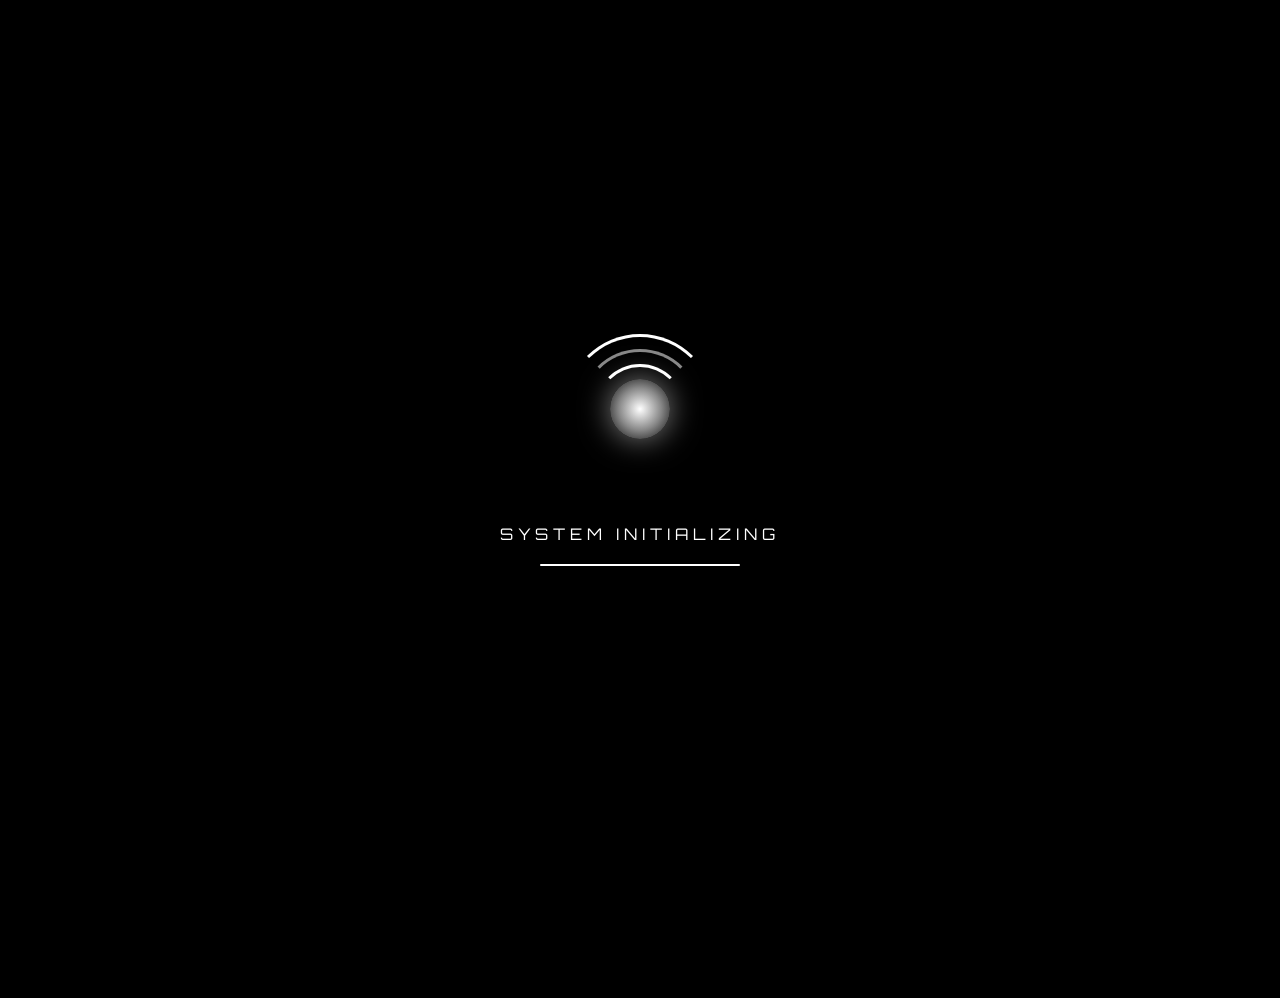
==== index.html @ 3bcfeb1d "Rename branda.html to index.html" ====
<!DOCTYPE html>
<html lang="id">
<head>
    <meta charset="UTF-8">
    <meta name="viewport" content="width=device-width, initial-scale=1.0">
    <meta name="theme-color" content="#000000">
    <meta name="description" content="Urban Motivator - Bangkit dari Keterbatasan, Menuju Kejayaan">
    <meta name="apple-mobile-web-app-capable" content="yes">
    <meta name="apple-mobile-web-app-status-bar-style" content="black-translucent">
    <meta name="apple-mobile-web-app-title" content="Urban Motivator">
    <link rel="manifest" href="manifest.json">
    <link rel="apple-touch-icon" href="icon-192.png">
    <title>Urban Motivator - Bangkit dari Keterbatasan</title>
    <style>
        @import url('https://fonts.googleapis.com/css2?family=Orbitron:wght@400;700;900&family=Poppins:wght@300;400;600;700&display=swap');
        
        * {
            margin: 0;
            padding: 0;
            box-sizing: border-box;
        }

        body {
            font-family: 'Poppins', sans-serif;
            background: #000000;
            min-height: 100vh;
        }

        /* Loading Screen */
        #loader {
            position: fixed;
            top: 0;
            left: 0;
            width: 100%;
            height: 100%;
            background: #000000;
            display: flex;
            flex-direction: column;
            justify-content: center;
            align-items: center;
            z-index: 9999;
            transition: opacity 0.8s ease, visibility 0.8s ease;
        }

        #loader.hidden {
            opacity: 0;
            visibility: hidden;
            pointer-events: none;
        }

        .cyber-loader {
            position: relative;
            width: 150px;
            height: 150px;
        }

        .cyber-ring {
            position: absolute;
            border: 3px solid transparent;
            border-top-color: #ffffff;
            border-radius: 50%;
            animation: cyberSpin 2s linear infinite;
        }

        .cyber-ring:nth-child(1) {
            width: 150px;
            height: 150px;
            top: 0;
            left: 0;
            animation-duration: 2s;
        }

        .cyber-ring:nth-child(2) {
            width: 120px;
            height: 120px;
            top: 15px;
            left: 15px;
            border-top-color: #888888;
            animation-duration: 1.5s;
            animation-direction: reverse;
        }

        .cyber-ring:nth-child(3) {
            width: 90px;
            height: 90px;
            top: 30px;
            left: 30px;
            border-top-color: #ffffff;
            animation-duration: 1s;
        }

        .cyber-core {
            position: absolute;
            width: 60px;
            height: 60px;
            top: 45px;
            left: 45px;
            background: radial-gradient(circle, #ffffff 0%, #888888 50%, #000000 100%);
            border-radius: 50%;
            animation: corePulse 1.5s ease-in-out infinite;
            box-shadow: 0 0 30px rgba(255, 255, 255, 0.5);
        }

        @keyframes cyberSpin {
            0% { transform: rotate(0deg); }
            100% { transform: rotate(360deg); }
        }

        @keyframes corePulse {
            0%, 100% { 
                transform: scale(1);
                box-shadow: 0 0 30px rgba(255, 255, 255, 0.5);
            }
            50% { 
                transform: scale(1.1);
                box-shadow: 0 0 50px rgba(255, 255, 255, 0.8), 0 0 80px rgba(255, 255, 255, 0.4);
            }
        }

        .loader-text {
            margin-top: 40px;
            color: #ffffff;
            font-family: 'Orbitron', sans-serif;
            font-size: 1rem;
            letter-spacing: 5px;
            text-transform: uppercase;
            animation: textFlicker 2s infinite;
        }

        @keyframes textFlicker {
            0%, 100% { opacity: 1; }
            50% { opacity: 0.5; }
        }

        .progress-container {
            width: 200px;
            height: 2px;
            background: #333333;
            margin-top: 20px;
            border-radius: 2px;
            overflow: hidden;
        }

        .progress-bar {
            height: 100%;
            background: #ffffff;
            width: 0%;
            animation: loadingProgress 2.5s ease-out forwards;
            box-shadow: 0 0 10px rgba(255, 255, 255, 0.8);
        }

        @keyframes loadingProgress {
            0% { width: 0%; }
            100% { width: 100%; }
        }

        /* Install Prompt */
        #install-prompt {
            display: none;
            position: fixed;
            bottom: 20px;
            left: 50%;
            transform: translateX(-50%);
            background: rgba(255, 255, 255, 0.1);
            backdrop-filter: blur(10px);
            border: 1px solid rgba(255, 255, 255, 0.2);
            border-radius: 15px;
            padding: 20px 30px;
            z-index: 1000;
            text-align: center;
            max-width: 90%;
            width: 400px;
        }

        #install-prompt.show {
            display: block;
            animation: slideUp 0.5s ease;
        }

        @keyframes slideUp {
            from { transform: translateX(-50%) translateY(100px); opacity: 0; }
            to { transform: translateX(-50%) translateY(0); opacity: 1; }
        }

        .install-text {
            color: #ffffff;
            font-size: 0.9rem;
            margin-bottom: 15px;
            line-height: 1.5;
        }

        .install-btn {
            background: #ffffff;
            color: #000000;
            border: none;
            padding: 12px 30px;
            border-radius: 8px;
            font-family: 'Orbitron', sans-serif;
            font-weight: 600;
            cursor: pointer;
            margin-right: 10px;
            transition: all 0.3s ease;
        }

        .install-btn:hover {
            transform: scale(1.05);
            box-shadow: 0 5px 20px rgba(255, 255, 255, 0.3);
        }

        .dismiss-btn {
            background: transparent;
            color: #888888;
            border: 1px solid #888888;
            padding: 12px 25px;
            border-radius: 8px;
            font-family: 'Orbitron', sans-serif;
            cursor: pointer;
            transition: all 0.3s ease;
        }

        .dismiss-btn:hover {
            border-color: #ffffff;
            color: #ffffff;
        }

        /* Main Content */
        #main-content {
            position: relative;
            width: 100%;
            min-height: 100vh;
            overflow-y: auto;
            overflow-x: hidden;
            display: flex;
            flex-direction: column;
            justify-content: flex-start;
            align-items: center;
            padding: 50px 20px;
        }

        .city-background {
            position: fixed;
            top: 0;
            left: 0;
            width: 100%;
            height: 100%;
            background: linear-gradient(to bottom, #000000 0%, #0a0a0a 50%, #000000 100%);
            z-index: -2;
        }

        .stars {
            position: fixed;
            top: 0;
            left: 0;
            width: 100%;
            height: 100%;
            background-image: 
                radial-gradient(2px 2px at 20px 30px, rgba(255,255,255,0.8), transparent),
                radial-gradient(2px 2px at 40px 70px, rgba(255,255,255,0.6), transparent),
                radial-gradient(1px 1px at 50px 160px, rgba(255,255,255,0.9), transparent),
                radial-gradient(2px 2px at 90px 40px, rgba(255,255,255,0.5), transparent),
                radial-gradient(1px 1px at 130px 80px, rgba(255,255,255,0.7), transparent),
                radial-gradient(2px 2px at 160px 120px, rgba(255,255,255,0.6), transparent);
            background-repeat: repeat;
            background-size: 200px 200px;
            animation: twinkle 4s ease-in-out infinite;
            z-index: -1;
        }

        @keyframes twinkle {
            0%, 100% { opacity: 0.3; }
            50% { opacity: 0.8; }
        }

        .city-silhouette {
            position: fixed;
            bottom: 0;
            left: 0;
            width: 100%;
            height: 50%;
            background: url('data:image/svg+xml,<svg xmlns="http://www.w3.org/2000/svg" viewBox="0 0 1200 400"><path fill="%23050505" d="M0,400 L0,200 L30,200 L30,150 L60,150 L60,250 L90,250 L90,100 L120,100 L120,50 L150,50 L150,180 L180,180 L180,120 L210,120 L210,280 L240,280 L240,80 L270,80 L270,40 L300,40 L300,220 L330,220 L330,140 L360,140 L360,190 L390,190 L390,260 L420,260 L420,110 L450,110 L450,60 L480,60 L480,200 L510,200 L510,150 L540,150 L540,240 L570,240 L570,90 L600,90 L600,70 L630,70 L630,210 L660,210 L660,160 L690,160 L690,270 L720,270 L720,130 L750,130 L750,80 L780,80 L780,230 L810,230 L810,180 L840,180 L840,290 L870,290 L870,170 L900,170 L900,120 L930,120 L930,250 L960,250 L960,200 L990,200 L990,300 L1020,300 L1020,140 L1050,140 L1050,100 L1080,100 L1080,240 L1110,240 L1110,190 L1140,190 L1140,280 L1170,280 L1170,160 L1200,160 L1200,400 Z"/></svg>') repeat-x bottom;
            background-size: 1200px 100%;
            z-index: -1;
            opacity: 0.95;
        }

        .city-lights {
            position: fixed;
            bottom: 0;
            left: 0;
            width: 100%;
            height: 50%;
            background: 
                radial-gradient(circle at 3% 85%, rgba(255,255,255,0.9) 0px, transparent 4px),
                radial-gradient(circle at 8% 75%, rgba(255,255,255,0.7) 0px, transparent 3px),
                radial-gradient(circle at 13% 90%, rgba(255,255,255,0.8) 0px, transparent 4px),
                radial-gradient(circle at 18% 80%, rgba(255,255,255,0.6) 0px, transparent 3px),
                radial-gradient(circle at 23% 88%, rgba(255,255,255,0.9) 0px, transparent 4px),
                radial-gradient(circle at 28% 78%, rgba(255,255,255,0.7) 0px, transparent 3px),
                radial-gradient(circle at 33% 92%, rgba(255,255,255,0.8) 0px, transparent 4px),
                radial-gradient(circle at 38% 82%, rgba(255,255,255,0.6) 0px, transparent 3px),
                radial-gradient(circle at 43% 87%, rgba(255,255,255,0.9) 0px, transparent 4px),
                radial-gradient(circle at 48% 77%, rgba(255,255,255,0.7) 0px, transparent 3px),
                radial-gradient(circle at 53% 91%, rgba(255,255,255,0.8) 0px, transparent 4px),
                radial-gradient(circle at 58% 81%, rgba(255,255,255,0.6) 0px, transparent 3px),
                radial-gradient(circle at 63% 86%, rgba(255,255,255,0.9) 0px, transparent 4px),
                radial-gradient(circle at 68% 76%, rgba(255,255,255,0.7) 0px, transparent 3px),
                radial-gradient(circle at 73% 90%, rgba(255,255,255,0.8) 0px, transparent 4px),
                radial-gradient(circle at 78% 80%, rgba(255,255,255,0.6) 0px, transparent 3px),
                radial-gradient(circle at 83% 85%, rgba(255,255,255,0.9) 0px, transparent 4px),
                radial-gradient(circle at 88% 75%, rgba(255,255,255,0.7) 0px, transparent 3px),
                radial-gradient(circle at 93% 89%, rgba(255,255,255,0.8) 0px, transparent 4px),
                radial-gradient(circle at 98% 79%, rgba(255,255,255,0.6) 0px, transparent 3px);
            z-index: -1;
            animation: lightsFlicker 2s ease-in-out infinite;
        }

        @keyframes lightsFlicker {
            0%, 100% { opacity: 0.5; }
            50% { opacity: 1; }
        }

        .container {
            text-align: center;
            z-index: 10;
            padding: 20px;
            max-width: 1200px;
            width: 100%;
        }

        .title {
            font-family: 'Orbitron', sans-serif;
            font-size: 3.5rem;
            font-weight: 900;
            color: #ffffff;
            margin-bottom: 15px;
            text-transform: uppercase;
            letter-spacing: 8px;
            animation: titleGlow 3s ease-in-out infinite;
            text-shadow: 0 0 20px rgba(255,255,255,0.3);
        }

        @keyframes titleGlow {
            0%, 100% { text-shadow: 0 0 20px rgba(255,255,255,0.3), 0 0 40px rgba(255,255,255,0.1); }
            50% { text-shadow: 0 0 40px rgba(255,255,255,0.6), 0 0 80px rgba(255,255,255,0.3), 0 0 120px rgba(255,255,255,0.1); }
        }

        .subtitle {
            color: #666666;
            font-size: 1.2rem;
            margin-bottom: 60px;
            letter-spacing: 3px;
            text-transform: uppercase;
        }

        .quote-box {
            background: rgba(255, 255, 255, 0.02);
            backdrop-filter: blur(10px);
            border: 1px solid rgba(255, 255, 255, 0.15);
            border-radius: 20px;
            padding: 40px 50px;
            margin-bottom: 60px;
            max-width: 800px;
            margin-left: auto;
            margin-right: auto;
            position: relative;
            overflow: hidden;
        }

        .quote-box::before {
            content: '"';
            position: absolute;
            top: -10px;
            left: 20px;
            font-size: 120px;
            color: rgba(255, 255, 255, 0.08);
            font-family: serif;
            line-height: 1;
        }

        .quote-text {
            font-size: 1.6rem;
            color: #ffffff;
            line-height: 1.9;
            font-weight: 300;
            position: relative;
            z-index: 1;
            letter-spacing: 0.5px;
        }

        .quote-author {
            margin-top: 25px;
            color: #888888;
            font-size: 1.1rem;
            font-style: italic;
            letter-spacing: 2px;
        }

        .buttons-grid {
            display: grid;
            grid-template-columns: repeat(4, 1fr);
            gap: 25px;
            max-width: 900px;
            margin: 0 auto 50px auto;
        }

        .buttons-grid a {
            display: flex;
            align-items: center;
            justify-content: center;
            padding: 30px 25px;
            background: #000000;
            border: 2px solid #ffffff;
            border-radius: 12px;
            color: #ffffff;
            text-decoration: none;
            font-family: 'Orbitron', sans-serif;
            font-size: 1rem;
            font-weight: 600;
            letter-spacing: 2px;
            transition: all 0.4s cubic-bezier(0.4, 0, 0.2, 1);
            min-height: 100px;
            text-align: center;
            box-shadow: 0 4px 20px rgba(0, 0, 0, 0.8);
            text-transform: uppercase;
            position: relative;
            overflow: hidden;
        }

        .buttons-grid a::before {
            content: '';
            position: absolute;
            top: 0;
            left: -100%;
            width: 100%;
            height: 100%;
            background: linear-gradient(90deg, transparent, rgba(255,255,255,0.2), transparent);
            transition: left 0.5s ease;
        }

        .buttons-grid a:hover::before {
            left: 100%;
        }

        .buttons-grid a:hover {
            background: #ffffff;
            color: #000000;
            transform: translateY(-5px) scale(1.02);
            box-shadow: 0 15px 40px rgba(255, 255, 255, 0.25), 0 0 60px rgba(255, 255, 255, 0.1);
            border-color: #ffffff;
        }

        @media (max-width: 968px) {
            .buttons-grid {
                grid-template-columns: repeat(2, 1fr);
            }
            .title {
                font-size: 2.5rem;
                letter-spacing: 4px;
            }
            .quote-text {
                font-size: 1.3rem;
            }
        }

        @media (max-width: 480px) {
            .buttons-grid {
                grid-template-columns: 1fr;
            }
            .title {
                font-size: 1.8rem;
                letter-spacing: 2px;
            }
            .quote-box {
                padding: 30px 25px;
            }
            #install-prompt {
                width: 95%;
                padding: 15px 20px;
            }
        }

        .particle {
            position: fixed;
            width: 3px;
            height: 3px;
            background: rgba(255, 255, 255, 0.5);
            border-radius: 50%;
            animation: float 15s infinite linear;
            z-index: -1;
        }

        @keyframes float {
            0% { transform: translateY(100vh) translateX(0); opacity: 0; }
            10% { opacity: 0.7; }
            90% { opacity: 0.7; }
            100% { transform: translateY(-100vh) translateX(50px); opacity: 0; }
        }

        ::-webkit-scrollbar {
            width: 8px;
        }

        ::-webkit-scrollbar-track {
            background: #000000;
        }

        ::-webkit-scrollbar-thumb {
            background: #333333;
            border-radius: 4px;
        }

        ::-webkit-scrollbar-thumb:hover {
            background: #555555;
        }
    </style>
</head>
<body>
    <!-- Loading Screen -->
    <div id="loader">
        <div class="cyber-loader">
            <div class="cyber-ring"></div>
            <div class="cyber-ring"></div>
            <div class="cyber-ring"></div>
            <div class="cyber-core"></div>
        </div>
        <div class="loader-text">SYSTEM INITIALIZING</div>
        <div class="progress-container">
            <div class="progress-bar"></div>
        </div>
    </div>

    <!-- Install Prompt -->
    <div id="install-prompt">
        <p class="install-text">Install Urban Motivator ke Home Screen untuk akses cepat!</p>
        <button class="install-btn" id="install-btn">INSTALL</button>
        <button class="dismiss-btn" id="dismiss-btn">NANTI</button>
    </div>

    <!-- Main Content -->
    <div id="main-content">
        <div class="city-background"></div>
        <div class="stars"></div>
        <div class="city-silhouette"></div>
        <div class="city-lights"></div>
        
        <div class="particle" style="left: 5%; animation-delay: 0s;"></div>
        <div class="particle" style="left: 15%; animation-delay: 3s;"></div>
        <div class="particle" style="left: 25%; animation-delay: 6s;"></div>
        <div class="particle" style="left: 35%; animation-delay: 9s;"></div>
        <div class="particle" style="left: 45%; animation-delay: 12s;"></div>
        <div class="particle" style="left: 55%; animation-delay: 1s;"></div>
        <div class="particle" style="left: 65%; animation-delay: 4s;"></div>
        <div class="particle" style="left: 75%; animation-delay: 7s;"></div>
        <div class="particle" style="left: 85%; animation-delay: 10s;"></div>
        <div class="particle" style="left: 95%; animation-delay: 13s;"></div>

        <div class="container">
            <h1 class="title">URBAN MOTIVATOR</h1>
            <p class="subtitle">Bangkit dari Keterbatasan, Menuju Kejayaan</p>
            
            <div class="quote-box">
                <p class="quote-text">
                    Kondisimu sekarang bukan penentu masa depanmu. Miskin, jelek, atau hancur hanyalah label sementara. Yang terpenting adalah tekadmu untuk bangkit. Setiap malam yang gelap akan berakhir dengan fajar. Ingat: berlian terbentuk dari tekanan, dan baja ditempa dari api. Kamu lebih kuat dari yang kamu kira.
                </p>
                <p class="quote-author">— Untuk Dirimu yang Luar Biasa</p>
            </div>

            <div class="buttons-grid">
                <a href="son.html">son.html</a>
                <a href="vision.html">vision.html</a>
                <a href="goals.html">goals.html</a>
                <a href="success.html">success.html</a>
            </div>
        </div>
    </div>

    <script>
        // Loading animation
        window.addEventListener('load', function() {
            setTimeout(function() {
                document.getElementById('loader').classList.add('hidden');
            }, 2800);
        });

        // PWA Install Prompt
        let deferredPrompt;
        const installPrompt = document.getElementById('install-prompt');
        const installBtn = document.getElementById('install-btn');
        const dismissBtn = document.getElementById('dismiss-btn');

        window.addEventListener('beforeinstallprompt', (e) => {
            e.preventDefault();
            deferredPrompt = e;
            setTimeout(() => {
                installPrompt.classList.add('show');
            }, 3000);
        });

        installBtn.addEventListener('click', async () => {
            if (deferredPrompt) {
                deferredPrompt.prompt();
                const { outcome } = await deferredPrompt.userChoice;
                if (outcome === 'accepted') {
                    installPrompt.classList.remove('show');
                }
                deferredPrompt = null;
            }
        });

        dismissBtn.addEventListener('click', () => {
            installPrompt.classList.remove('show');
        });

        // Register Service Worker
        if ('serviceWorker' in navigator) {
            navigator.serviceWorker.register('sw.js').then((registration) => {
                console.log('Service Worker registered:', registration);
            }).catch((error) => {
                console.log('Service Worker registration failed:', error);
            });
        }

        // Quotes rotation
        const quotes = [
            {
                text: "Kondisimu sekarang bukan penentu masa depanmu. Miskin, jelek, atau hancur hanyalah label sementara. Yang terpenting adalah tekadmu untuk bangkit.",
                author: "— Untuk Dirimu yang Luar Biasa"
            },
            {
                text: "Overcoming poverty is not a task of charity, it is an act of justice. Like Slavery and Apartheid, poverty is not natural. It is man-made and it can be overcome.",
                author: "— Nelson Mandela"
            },
            {
                text: "Pain teaches you more than pleasure. Failure teaches you more than success. Poverty teaches you more than prosperity. Adversity teaches you more than comfort.",
                author: "— Matshona Dhliwayo"
            },
            {
                text: "The opposite of poverty is not wealth; the opposite of poverty is justice. You have the power to rewrite your story.",
                author: "— Bryan Stevenson"
            },
            {
                text: "Jangan biarkan keadaanmu sekarang mendefinisikan siapa kamu. Kamu adalah mimpi yang sedang menunggu untuk diwujudkan.",
                author: "— Urban Motivator"
            }
        ];

        let currentQuote = 0;
        const quoteText = document.querySelector('.quote-text');
        const quoteAuthor = document.querySelector('.quote-author');

        setInterval(() => {
            currentQuote = (currentQuote + 1) % quotes.length;
            quoteText.style.opacity = '0';
            quoteAuthor.style.opacity = '0';
            
            setTimeout(() => {
                quoteText.textContent = quotes[currentQuote].text;
                quoteAuthor.textContent = quotes[currentQuote].author;
                quoteText.style.opacity = '1';
                quoteAuthor.style.opacity = '1';
            }, 500);
        }, 8000);

        quoteText.style.transition = 'opacity 0.5s ease';
        quoteAuthor.style.transition = 'opacity 0.5s ease';
    </script>
</body>
</html>
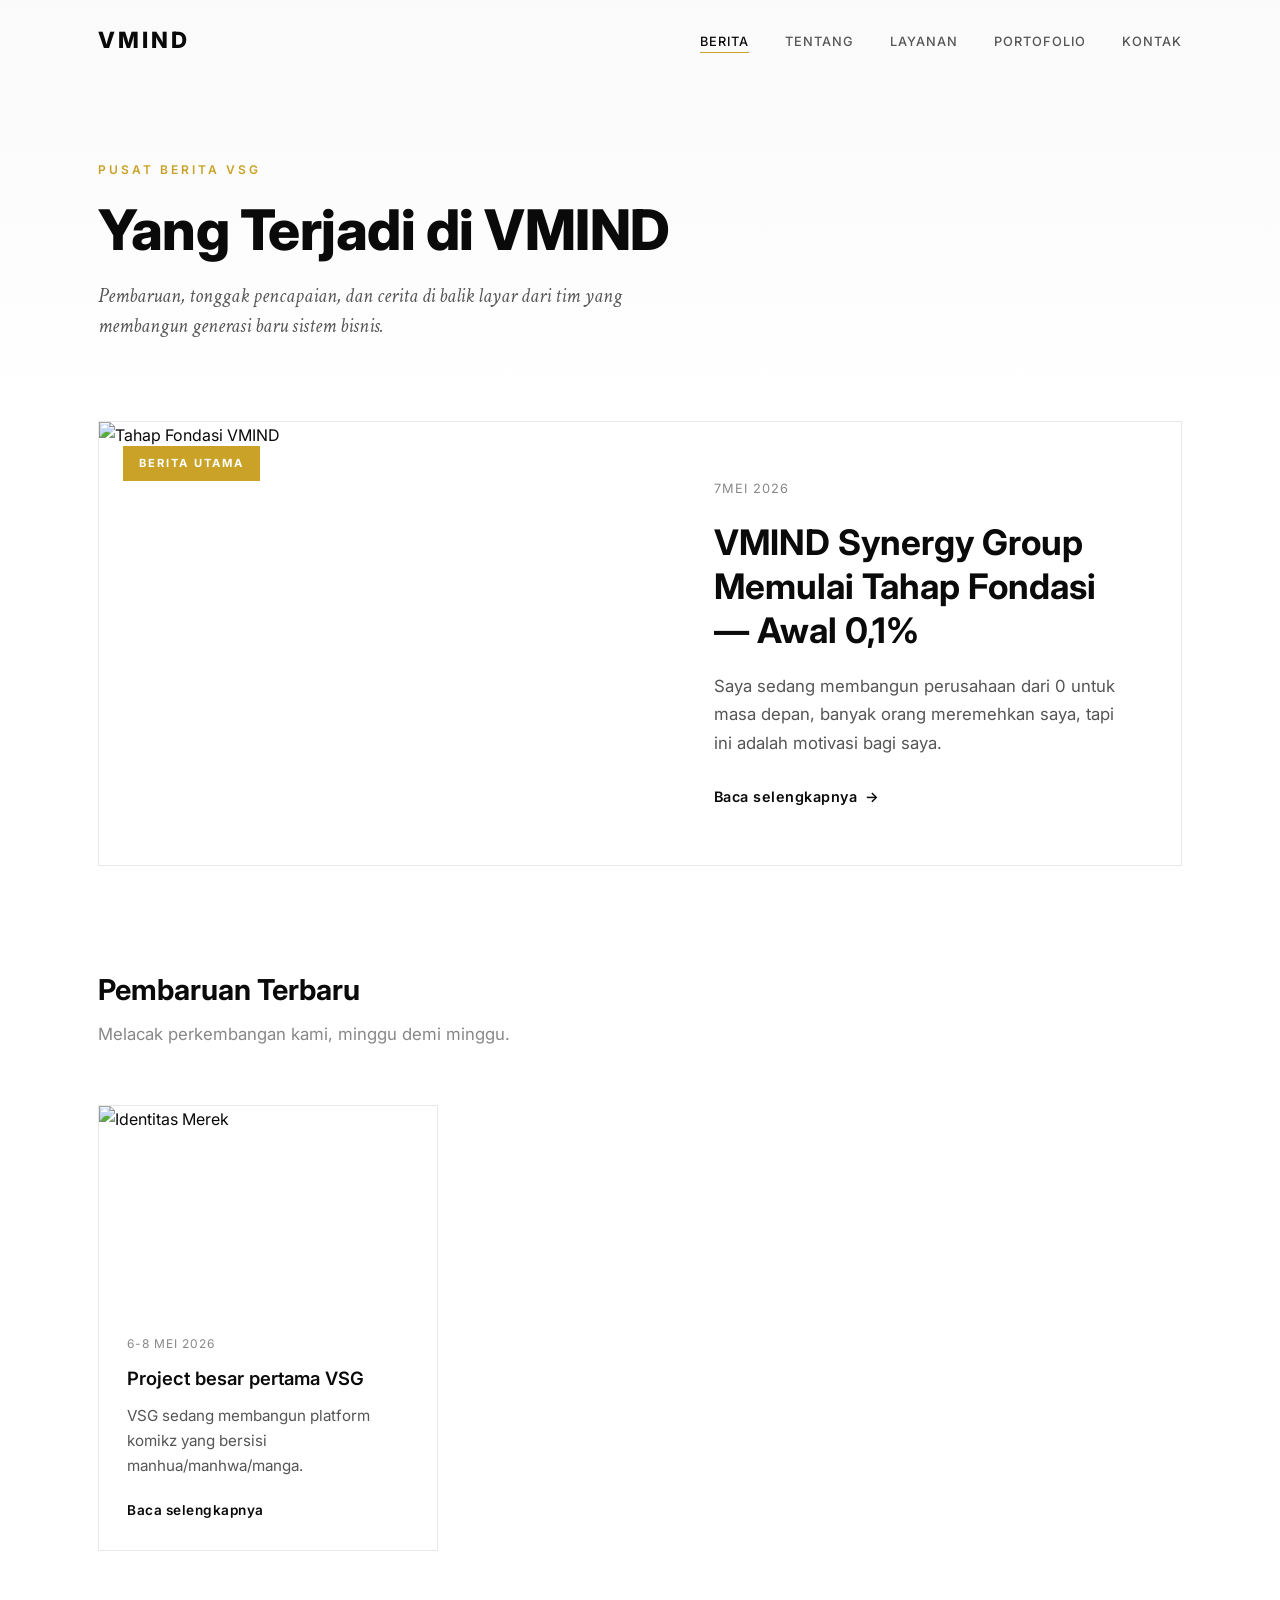
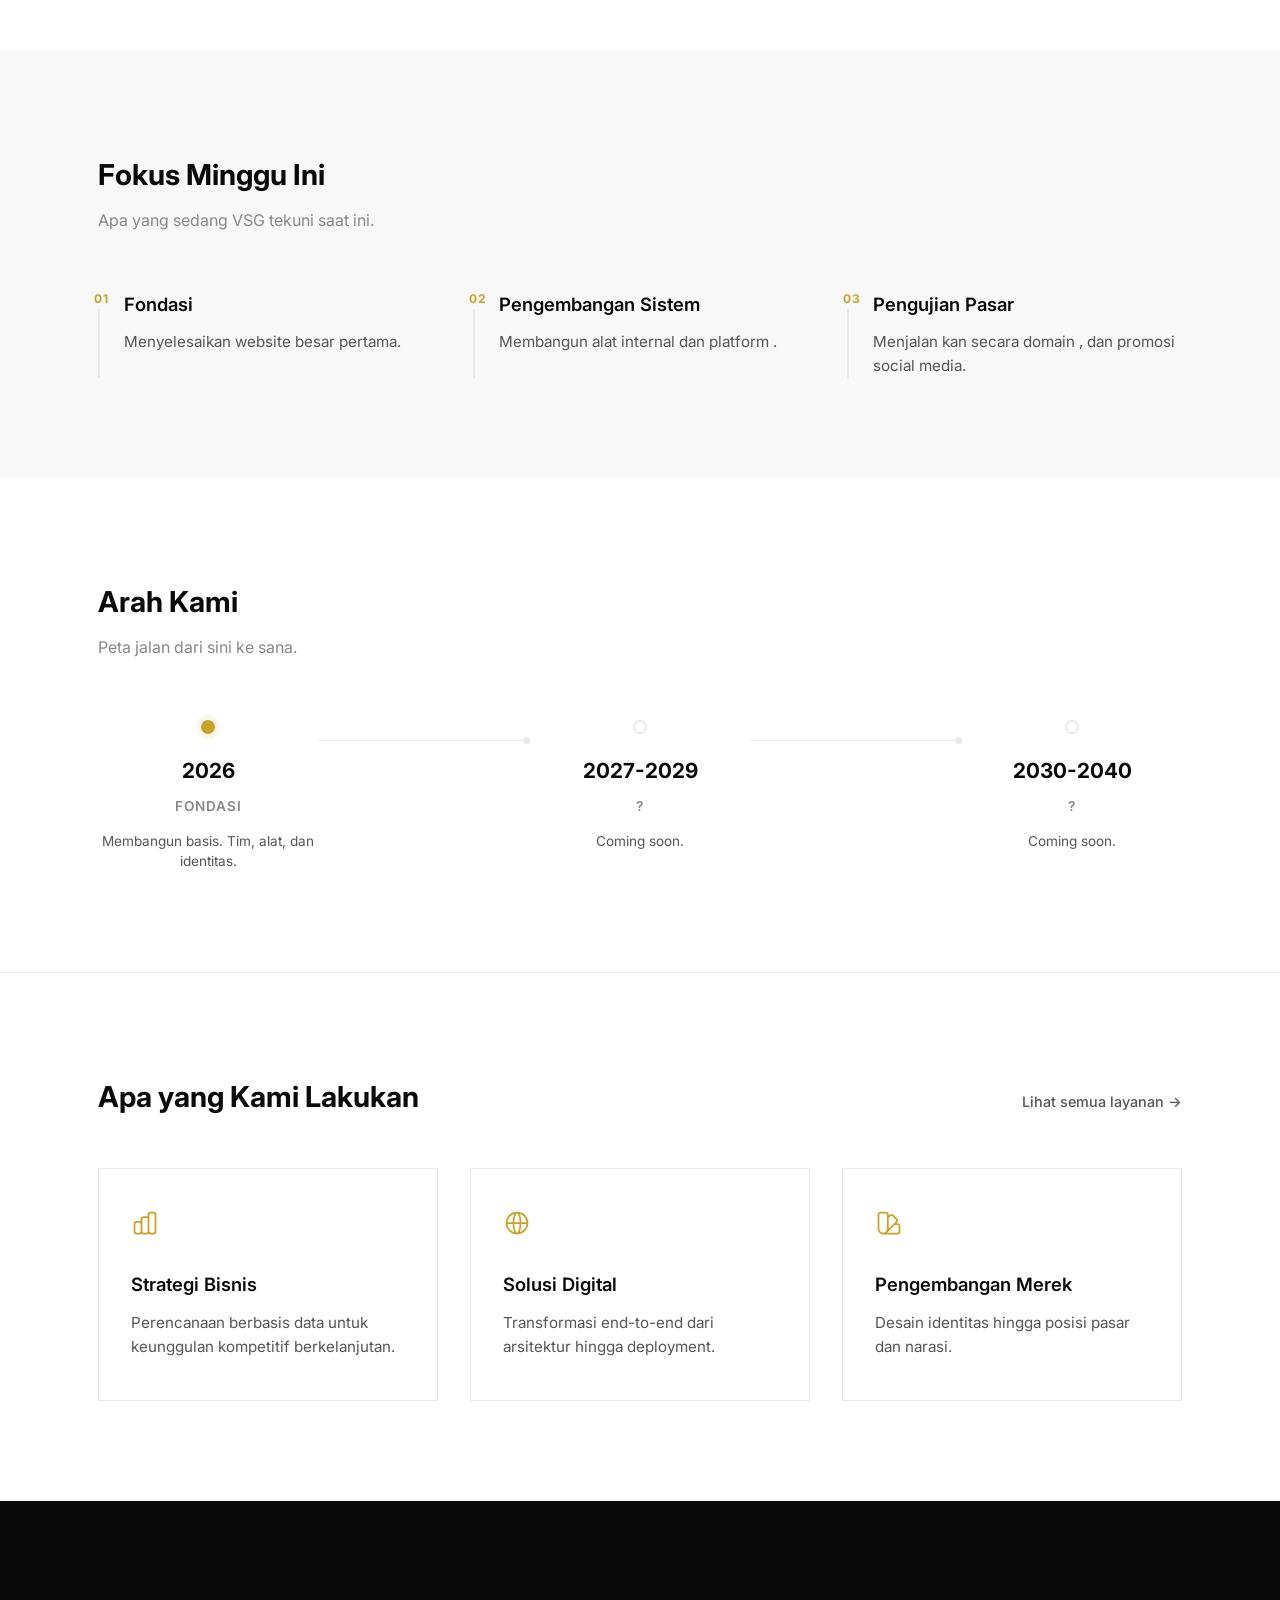
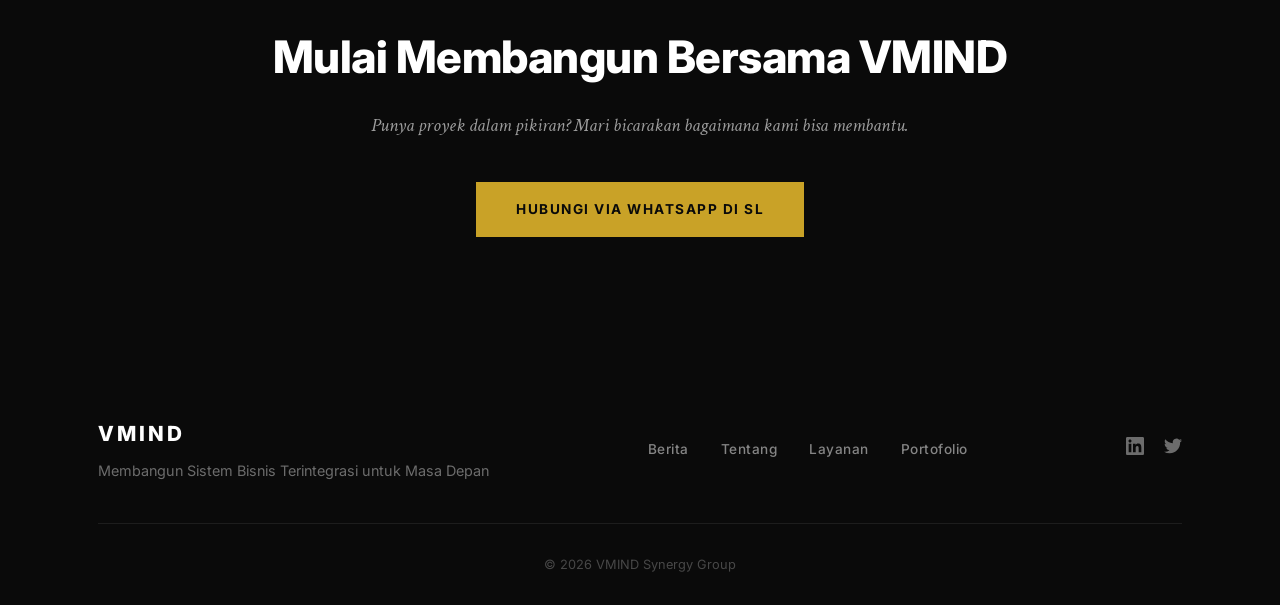
==== commit a63b0cee: "Add files via upload" ====
--- a/index.html
+++ b/index.html
@@ -3,666 +3,238 @@
 <head>
     <meta charset="UTF-8">
     <meta name="viewport" content="width=device-width, initial-scale=1.0">
-    <meta name="theme-color" content="#000000">
-    <meta name="description" content="Urban Motivator - Bangkit dari Keterbatasan, Menuju Kejayaan">
-    <meta name="apple-mobile-web-app-capable" content="yes">
-    <meta name="apple-mobile-web-app-status-bar-style" content="black-translucent">
-    <meta name="apple-mobile-web-app-title" content="Urban Motivator">
-    <link rel="manifest" href="manifest.json">
-    <link rel="apple-touch-icon" href="icon-192.png">
-    <title>Urban Motivator - Bangkit dari Keterbatasan</title>
-    <style>
-        @import url('https://fonts.googleapis.com/css2?family=Orbitron:wght@400;700;900&family=Poppins:wght@300;400;600;700&display=swap');
-        
-        * {
-            margin: 0;
-            padding: 0;
-            box-sizing: border-box;
-        }
-
-        body {
-            font-family: 'Poppins', sans-serif;
-            background: #000000;
-            min-height: 100vh;
-        }
-
-        /* Loading Screen */
-        #loader {
-            position: fixed;
-            top: 0;
-            left: 0;
-            width: 100%;
-            height: 100%;
-            background: #000000;
-            display: flex;
-            flex-direction: column;
-            justify-content: center;
-            align-items: center;
-            z-index: 9999;
-            transition: opacity 0.8s ease, visibility 0.8s ease;
-        }
-
-        #loader.hidden {
-            opacity: 0;
-            visibility: hidden;
-            pointer-events: none;
-        }
-
-        .cyber-loader {
-            position: relative;
-            width: 150px;
-            height: 150px;
-        }
-
-        .cyber-ring {
-            position: absolute;
-            border: 3px solid transparent;
-            border-top-color: #ffffff;
-            border-radius: 50%;
-            animation: cyberSpin 2s linear infinite;
-        }
-
-        .cyber-ring:nth-child(1) {
-            width: 150px;
-            height: 150px;
-            top: 0;
-            left: 0;
-            animation-duration: 2s;
-        }
-
-        .cyber-ring:nth-child(2) {
-            width: 120px;
-            height: 120px;
-            top: 15px;
-            left: 15px;
-            border-top-color: #888888;
-            animation-duration: 1.5s;
-            animation-direction: reverse;
-        }
-
-        .cyber-ring:nth-child(3) {
-            width: 90px;
-            height: 90px;
-            top: 30px;
-            left: 30px;
-            border-top-color: #ffffff;
-            animation-duration: 1s;
-        }
-
-        .cyber-core {
-            position: absolute;
-            width: 60px;
-            height: 60px;
-            top: 45px;
-            left: 45px;
-            background: radial-gradient(circle, #ffffff 0%, #888888 50%, #000000 100%);
-            border-radius: 50%;
-            animation: corePulse 1.5s ease-in-out infinite;
-            box-shadow: 0 0 30px rgba(255, 255, 255, 0.5);
-        }
-
-        @keyframes cyberSpin {
-            0% { transform: rotate(0deg); }
-            100% { transform: rotate(360deg); }
-        }
-
-        @keyframes corePulse {
-            0%, 100% { 
-                transform: scale(1);
-                box-shadow: 0 0 30px rgba(255, 255, 255, 0.5);
-            }
-            50% { 
-                transform: scale(1.1);
-                box-shadow: 0 0 50px rgba(255, 255, 255, 0.8), 0 0 80px rgba(255, 255, 255, 0.4);
-            }
-        }
-
-        .loader-text {
-            margin-top: 40px;
-            color: #ffffff;
-            font-family: 'Orbitron', sans-serif;
-            font-size: 1rem;
-            letter-spacing: 5px;
-            text-transform: uppercase;
-            animation: textFlicker 2s infinite;
-        }
-
-        @keyframes textFlicker {
-            0%, 100% { opacity: 1; }
-            50% { opacity: 0.5; }
-        }
-
-        .progress-container {
-            width: 200px;
-            height: 2px;
-            background: #333333;
-            margin-top: 20px;
-            border-radius: 2px;
-            overflow: hidden;
-        }
-
-        .progress-bar {
-            height: 100%;
-            background: #ffffff;
-            width: 0%;
-            animation: loadingProgress 2.5s ease-out forwards;
-            box-shadow: 0 0 10px rgba(255, 255, 255, 0.8);
-        }
-
-        @keyframes loadingProgress {
-            0% { width: 0%; }
-            100% { width: 100%; }
-        }
-
-        /* Install Prompt */
-        #install-prompt {
-            display: none;
-            position: fixed;
-            bottom: 20px;
-            left: 50%;
-            transform: translateX(-50%);
-            background: rgba(255, 255, 255, 0.1);
-            backdrop-filter: blur(10px);
-            border: 1px solid rgba(255, 255, 255, 0.2);
-            border-radius: 15px;
-            padding: 20px 30px;
-            z-index: 1000;
-            text-align: center;
-            max-width: 90%;
-            width: 400px;
-        }
-
-        #install-prompt.show {
-            display: block;
-            animation: slideUp 0.5s ease;
-        }
-
-        @keyframes slideUp {
-            from { transform: translateX(-50%) translateY(100px); opacity: 0; }
-            to { transform: translateX(-50%) translateY(0); opacity: 1; }
-        }
-
-        .install-text {
-            color: #ffffff;
-            font-size: 0.9rem;
-            margin-bottom: 15px;
-            line-height: 1.5;
-        }
-
-        .install-btn {
-            background: #ffffff;
-            color: #000000;
-            border: none;
-            padding: 12px 30px;
-            border-radius: 8px;
-            font-family: 'Orbitron', sans-serif;
-            font-weight: 600;
-            cursor: pointer;
-            margin-right: 10px;
-            transition: all 0.3s ease;
-        }
-
-        .install-btn:hover {
-            transform: scale(1.05);
-            box-shadow: 0 5px 20px rgba(255, 255, 255, 0.3);
-        }
-
-        .dismiss-btn {
-            background: transparent;
-            color: #888888;
-            border: 1px solid #888888;
-            padding: 12px 25px;
-            border-radius: 8px;
-            font-family: 'Orbitron', sans-serif;
-            cursor: pointer;
-            transition: all 0.3s ease;
-        }
-
-        .dismiss-btn:hover {
-            border-color: #ffffff;
-            color: #ffffff;
-        }
-
-        /* Main Content */
-        #main-content {
-            position: relative;
-            width: 100%;
-            min-height: 100vh;
-            overflow-y: auto;
-            overflow-x: hidden;
-            display: flex;
-            flex-direction: column;
-            justify-content: flex-start;
-            align-items: center;
-            padding: 50px 20px;
-        }
-
-        .city-background {
-            position: fixed;
-            top: 0;
-            left: 0;
-            width: 100%;
-            height: 100%;
-            background: linear-gradient(to bottom, #000000 0%, #0a0a0a 50%, #000000 100%);
-            z-index: -2;
-        }
-
-        .stars {
-            position: fixed;
-            top: 0;
-            left: 0;
-            width: 100%;
-            height: 100%;
-            background-image: 
-                radial-gradient(2px 2px at 20px 30px, rgba(255,255,255,0.8), transparent),
-                radial-gradient(2px 2px at 40px 70px, rgba(255,255,255,0.6), transparent),
-                radial-gradient(1px 1px at 50px 160px, rgba(255,255,255,0.9), transparent),
-                radial-gradient(2px 2px at 90px 40px, rgba(255,255,255,0.5), transparent),
-                radial-gradient(1px 1px at 130px 80px, rgba(255,255,255,0.7), transparent),
-                radial-gradient(2px 2px at 160px 120px, rgba(255,255,255,0.6), transparent);
-            background-repeat: repeat;
-            background-size: 200px 200px;
-            animation: twinkle 4s ease-in-out infinite;
-            z-index: -1;
-        }
-
-        @keyframes twinkle {
-            0%, 100% { opacity: 0.3; }
-            50% { opacity: 0.8; }
-        }
-
-        .city-silhouette {
-            position: fixed;
-            bottom: 0;
-            left: 0;
-            width: 100%;
-            height: 50%;
-            background: url('data:image/svg+xml,<svg xmlns="http://www.w3.org/2000/svg" viewBox="0 0 1200 400"><path fill="%23050505" d="M0,400 L0,200 L30,200 L30,150 L60,150 L60,250 L90,250 L90,100 L120,100 L120,50 L150,50 L150,180 L180,180 L180,120 L210,120 L210,280 L240,280 L240,80 L270,80 L270,40 L300,40 L300,220 L330,220 L330,140 L360,140 L360,190 L390,190 L390,260 L420,260 L420,110 L450,110 L450,60 L480,60 L480,200 L510,200 L510,150 L540,150 L540,240 L570,240 L570,90 L600,90 L600,70 L630,70 L630,210 L660,210 L660,160 L690,160 L690,270 L720,270 L720,130 L750,130 L750,80 L780,80 L780,230 L810,230 L810,180 L840,180 L840,290 L870,290 L870,170 L900,170 L900,120 L930,120 L930,250 L960,250 L960,200 L990,200 L990,300 L1020,300 L1020,140 L1050,140 L1050,100 L1080,100 L1080,240 L1110,240 L1110,190 L1140,190 L1140,280 L1170,280 L1170,160 L1200,160 L1200,400 Z"/></svg>') repeat-x bottom;
-            background-size: 1200px 100%;
-            z-index: -1;
-            opacity: 0.95;
-        }
-
-        .city-lights {
-            position: fixed;
-            bottom: 0;
-            left: 0;
-            width: 100%;
-            height: 50%;
-            background: 
-                radial-gradient(circle at 3% 85%, rgba(255,255,255,0.9) 0px, transparent 4px),
-                radial-gradient(circle at 8% 75%, rgba(255,255,255,0.7) 0px, transparent 3px),
-                radial-gradient(circle at 13% 90%, rgba(255,255,255,0.8) 0px, transparent 4px),
-                radial-gradient(circle at 18% 80%, rgba(255,255,255,0.6) 0px, transparent 3px),
-                radial-gradient(circle at 23% 88%, rgba(255,255,255,0.9) 0px, transparent 4px),
-                radial-gradient(circle at 28% 78%, rgba(255,255,255,0.7) 0px, transparent 3px),
-                radial-gradient(circle at 33% 92%, rgba(255,255,255,0.8) 0px, transparent 4px),
-                radial-gradient(circle at 38% 82%, rgba(255,255,255,0.6) 0px, transparent 3px),
-                radial-gradient(circle at 43% 87%, rgba(255,255,255,0.9) 0px, transparent 4px),
-                radial-gradient(circle at 48% 77%, rgba(255,255,255,0.7) 0px, transparent 3px),
-                radial-gradient(circle at 53% 91%, rgba(255,255,255,0.8) 0px, transparent 4px),
-                radial-gradient(circle at 58% 81%, rgba(255,255,255,0.6) 0px, transparent 3px),
-                radial-gradient(circle at 63% 86%, rgba(255,255,255,0.9) 0px, transparent 4px),
-                radial-gradient(circle at 68% 76%, rgba(255,255,255,0.7) 0px, transparent 3px),
-                radial-gradient(circle at 73% 90%, rgba(255,255,255,0.8) 0px, transparent 4px),
-                radial-gradient(circle at 78% 80%, rgba(255,255,255,0.6) 0px, transparent 3px),
-                radial-gradient(circle at 83% 85%, rgba(255,255,255,0.9) 0px, transparent 4px),
-                radial-gradient(circle at 88% 75%, rgba(255,255,255,0.7) 0px, transparent 3px),
-                radial-gradient(circle at 93% 89%, rgba(255,255,255,0.8) 0px, transparent 4px),
-                radial-gradient(circle at 98% 79%, rgba(255,255,255,0.6) 0px, transparent 3px);
-            z-index: -1;
-            animation: lightsFlicker 2s ease-in-out infinite;
-        }
-
-        @keyframes lightsFlicker {
-            0%, 100% { opacity: 0.5; }
-            50% { opacity: 1; }
-        }
-
-        .container {
-            text-align: center;
-            z-index: 10;
-            padding: 20px;
-            max-width: 1200px;
-            width: 100%;
-        }
-
-        .title {
-            font-family: 'Orbitron', sans-serif;
-            font-size: 3.5rem;
-            font-weight: 900;
-            color: #ffffff;
-            margin-bottom: 15px;
-            text-transform: uppercase;
-            letter-spacing: 8px;
-            animation: titleGlow 3s ease-in-out infinite;
-            text-shadow: 0 0 20px rgba(255,255,255,0.3);
-        }
-
-        @keyframes titleGlow {
-            0%, 100% { text-shadow: 0 0 20px rgba(255,255,255,0.3), 0 0 40px rgba(255,255,255,0.1); }
-            50% { text-shadow: 0 0 40px rgba(255,255,255,0.6), 0 0 80px rgba(255,255,255,0.3), 0 0 120px rgba(255,255,255,0.1); }
-        }
-
-        .subtitle {
-            color: #666666;
-            font-size: 1.2rem;
-            margin-bottom: 60px;
-            letter-spacing: 3px;
-            text-transform: uppercase;
-        }
-
-        .quote-box {
-            background: rgba(255, 255, 255, 0.02);
-            backdrop-filter: blur(10px);
-            border: 1px solid rgba(255, 255, 255, 0.15);
-            border-radius: 20px;
-            padding: 40px 50px;
-            margin-bottom: 60px;
-            max-width: 800px;
-            margin-left: auto;
-            margin-right: auto;
-            position: relative;
-            overflow: hidden;
-        }
-
-        .quote-box::before {
-            content: '"';
-            position: absolute;
-            top: -10px;
-            left: 20px;
-            font-size: 120px;
-            color: rgba(255, 255, 255, 0.08);
-            font-family: serif;
-            line-height: 1;
-        }
-
-        .quote-text {
-            font-size: 1.6rem;
-            color: #ffffff;
-            line-height: 1.9;
-            font-weight: 300;
-            position: relative;
-            z-index: 1;
-            letter-spacing: 0.5px;
-        }
-
-        .quote-author {
-            margin-top: 25px;
-            color: #888888;
-            font-size: 1.1rem;
-            font-style: italic;
-            letter-spacing: 2px;
-        }
-
-        .buttons-grid {
-            display: grid;
-            grid-template-columns: repeat(4, 1fr);
-            gap: 25px;
-            max-width: 900px;
-            margin: 0 auto 50px auto;
-        }
-
-        .buttons-grid a {
-            display: flex;
-            align-items: center;
-            justify-content: center;
-            padding: 30px 25px;
-            background: #000000;
-            border: 2px solid #ffffff;
-            border-radius: 12px;
-            color: #ffffff;
-            text-decoration: none;
-            font-family: 'Orbitron', sans-serif;
-            font-size: 1rem;
-            font-weight: 600;
-            letter-spacing: 2px;
-            transition: all 0.4s cubic-bezier(0.4, 0, 0.2, 1);
-            min-height: 100px;
-            text-align: center;
-            box-shadow: 0 4px 20px rgba(0, 0, 0, 0.8);
-            text-transform: uppercase;
-            position: relative;
-            overflow: hidden;
-        }
-
-        .buttons-grid a::before {
-            content: '';
-            position: absolute;
-            top: 0;
-            left: -100%;
-            width: 100%;
-            height: 100%;
-            background: linear-gradient(90deg, transparent, rgba(255,255,255,0.2), transparent);
-            transition: left 0.5s ease;
-        }
-
-        .buttons-grid a:hover::before {
-            left: 100%;
-        }
-
-        .buttons-grid a:hover {
-            background: #ffffff;
-            color: #000000;
-            transform: translateY(-5px) scale(1.02);
-            box-shadow: 0 15px 40px rgba(255, 255, 255, 0.25), 0 0 60px rgba(255, 255, 255, 0.1);
-            border-color: #ffffff;
-        }
-
-        @media (max-width: 968px) {
-            .buttons-grid {
-                grid-template-columns: repeat(2, 1fr);
-            }
-            .title {
-                font-size: 2.5rem;
-                letter-spacing: 4px;
-            }
-            .quote-text {
-                font-size: 1.3rem;
-            }
-        }
-
-        @media (max-width: 480px) {
-            .buttons-grid {
-                grid-template-columns: 1fr;
-            }
-            .title {
-                font-size: 1.8rem;
-                letter-spacing: 2px;
-            }
-            .quote-box {
-                padding: 30px 25px;
-            }
-            #install-prompt {
-                width: 95%;
-                padding: 15px 20px;
-            }
-        }
-
-        .particle {
-            position: fixed;
-            width: 3px;
-            height: 3px;
-            background: rgba(255, 255, 255, 0.5);
-            border-radius: 50%;
-            animation: float 15s infinite linear;
-            z-index: -1;
-        }
-
-        @keyframes float {
-            0% { transform: translateY(100vh) translateX(0); opacity: 0; }
-            10% { opacity: 0.7; }
-            90% { opacity: 0.7; }
-            100% { transform: translateY(-100vh) translateX(50px); opacity: 0; }
-        }
-
-        ::-webkit-scrollbar {
-            width: 8px;
-        }
-
-        ::-webkit-scrollbar-track {
-            background: #000000;
-        }
-
-        ::-webkit-scrollbar-thumb {
-            background: #333333;
-            border-radius: 4px;
-        }
-
-        ::-webkit-scrollbar-thumb:hover {
-            background: #555555;
-        }
-    </style>
+    <title>VMIND Synergy Group — Membangun Sistem Bisnis Terintegrasi</title>
+    <link rel="preconnect" href="https://fonts.googleapis.com">
+    <link href="https://fonts.googleapis.com/css2?family=Inter:wght@300;400;500;600;700;800&family=Crimson+Text:ital,wght@0,400;0,600;1,400&display=swap" rel="stylesheet">
+    <link rel="stylesheet" href="styles.css">
 </head>
 <body>
-    <!-- Loading Screen -->
-    <div id="loader">
-        <div class="cyber-loader">
-            <div class="cyber-ring"></div>
-            <div class="cyber-ring"></div>
-            <div class="cyber-ring"></div>
-            <div class="cyber-core"></div>
+    <nav class="navbar" id="navbar">
+        <div class="container nav-inner">
+            <a href="index.html" class="logo">VMIND</a>
+            <button class="menu-toggle" id="menuToggle" aria-label="Menu">
+                <span></span>
+                <span></span>
+            </button>
+            <ul class="nav-links" id="navLinks">
+                <li><a href="index.html" class="active">Berita</a></li>
+                <li><a href="about.html">Tentang</a></li>
+                <li><a href="services.html">Layanan</a></li>
+                <li><a href="portfolio.html">Portofolio</a></li>
+                <li><a href="index.html#kontak">Kontak</a></li>
+            </ul>
         </div>
-        <div class="loader-text">SYSTEM INITIALIZING</div>
-        <div class="progress-container">
-            <div class="progress-bar"></div>
+    </nav>
+
+    <header class="page-header">
+        <div class="container">
+            <p class="header-label">Pusat Berita VSG</p>
+            <h1>Yang Terjadi di VMIND</h1>
+            <p class="header-desc">Pembaruan, tonggak pencapaian, dan cerita di balik layar dari tim yang membangun generasi baru sistem bisnis.</p>
         </div>
-    </div>
-
-    <!-- Install Prompt -->
-    <div id="install-prompt">
-        <p class="install-text">Install Urban Motivator ke Home Screen untuk akses cepat!</p>
-        <button class="install-btn" id="install-btn">INSTALL</button>
-        <button class="dismiss-btn" id="dismiss-btn">NANTI</button>
-    </div>
-
-    <!-- Main Content -->
-    <div id="main-content">
-        <div class="city-background"></div>
-        <div class="stars"></div>
-        <div class="city-silhouette"></div>
-        <div class="city-lights"></div>
-        
-        <div class="particle" style="left: 5%; animation-delay: 0s;"></div>
-        <div class="particle" style="left: 15%; animation-delay: 3s;"></div>
-        <div class="particle" style="left: 25%; animation-delay: 6s;"></div>
-        <div class="particle" style="left: 35%; animation-delay: 9s;"></div>
-        <div class="particle" style="left: 45%; animation-delay: 12s;"></div>
-        <div class="particle" style="left: 55%; animation-delay: 1s;"></div>
-        <div class="particle" style="left: 65%; animation-delay: 4s;"></div>
-        <div class="particle" style="left: 75%; animation-delay: 7s;"></div>
-        <div class="particle" style="left: 85%; animation-delay: 10s;"></div>
-        <div class="particle" style="left: 95%; animation-delay: 13s;"></div>
-
+    </header>
+
+    <main>
+        <!-- Berita Utama -->
+        <section class="featured-story">
+            <div class="container">
+                <article class="featured-article">
+                    <div class="featured-visual">
+                        <img src="perusahaan.jpg" alt="Tahap Fondasi VMIND">
+                        <span class="featured-badge">Berita Utama</span>
+                    </div>
+                    <div class="featured-text">
+                        <time datetime="2026-05-04">7Mei 2026</time>
+                        <h2>
+                            <a href="article.html?id=1">VMIND Synergy Group Memulai Tahap Fondasi — Awal 0,1%</a>
+                        </h2>
+                        <p>Saya sedang membangun perusahaan dari 0 untuk masa depan, banyak orang meremehkan saya, tapi ini adalah motivasi bagi saya.</p>
+                        <a href="article.html?id=1" class="text-link">Baca selengkapnya <span class="arrow">→</span></a>
+                    </div>
+                </article>
+            </div>
+        </section>
+
+        <!-- Pembaruan Terbaru -->
+        <section class="updates-section">
+            <div class="container">
+                <div class="section-intro">
+                    <h2>Pembaruan Terbaru</h2>
+                    <p>Melacak perkembangan kami, minggu demi minggu.</p>
+                </div>
+                
+                <div class="updates-list">
+                    <article class="update-item">
+                        <div class="update-thumb">
+                            <img src="projectkomikz.png" alt="Identitas Merek">
+                        </div>
+                        <div class="update-body">
+                            <time>6-8 Mei 2026</time>
+                            <h3><a href="article.html?id=2">Project besar pertama VSG</a></h3>
+                            <p>VSG sedang membangun platform komikz yang bersisi manhua/manhwa/manga.</p>
+                            <a href="article.html?id=2" class="read-link">Baca selengkapnya</a>
+                        </div>
+                    </article>
+                </div>
+            </div>
+        </section>
+
+        <!-- Fokus Mingguan -->
+        <section class="weekly-focus">
+            <div class="container">
+                <div class="focus-header">
+                    <h2>Fokus Minggu Ini</h2>
+                    <p>Apa yang sedang VSG tekuni saat ini.</p>
+                </div>
+                <div class="focus-items">
+                    <div class="focus-block">
+                        <span class="focus-num">01</span>
+                        <div class="focus-content">
+                            <h4>Fondasi </h4>
+                            <p>Menyelesaikan website besar pertama.</p>
+                        </div>
+                    </div>
+                    <div class="focus-block">
+                        <span class="focus-num">02</span>
+                        <div class="focus-content">
+                            <h4>Pengembangan Sistem</h4>
+                            <p>Membangun alat internal dan platform .</p>
+                        </div>
+                    </div>
+                    <div class="focus-block">
+                        <span class="focus-num">03</span>
+                        <div class="focus-content">
+                            <h4>Pengujian Pasar</h4>
+                            <p>Menjalan kan secara domain , dan promosi social media.</p>
+                        </div>
+                    </div>
+                </div>
+            </div>
+        </section>
+
+        <!-- Linimasa -->
+        <section class="timeline-section">
+            <div class="container">
+                <div class="timeline-header">
+                    <h2>Arah Kami</h2>
+                    <p>Peta jalan dari sini ke sana.</p>
+                </div>
+                <div class="timeline">
+                    <div class="timeline-node active">
+                        <div class="node-dot"></div>
+                        <div class="node-info">
+                            <span class="node-year">2026</span>
+                            <span class="node-phase">Fondasi</span>
+                            <p class="node-desc">Membangun basis. Tim, alat, dan identitas.</p>
+                        </div>
+                    </div>
+                    <div class="timeline-connector"></div>
+                    <div class="timeline-node">
+                        <div class="node-dot"></div>
+                        <div class="node-info">
+                            <span class="node-year">2027-2029</span>
+                            <span class="node-phase">?</span>
+                            <p class="node-desc">Coming soon.</p>
+                        </div>
+                    </div>
+                    <div class="timeline-connector"></div>
+                    <div class="timeline-node">
+                        <div class="node-dot"></div>
+                        <div class="node-info">
+                            <span class="node-year">2030-2040</span>
+                            <span class="node-phase">?</span>
+                            <p class="node-desc">Coming soon.</p>
+                        </div>
+                    </div>
+                </div>
+            </div>
+        </section>
+
+        <!-- Layanan Singkat -->
+        <section class="quick-services">
+            <div class="container">
+                <div class="quick-header">
+                    <h2>Apa yang Kami Lakukan</h2>
+                    <a href="services.html" class="view-all">Lihat semua layanan →</a>
+                </div>
+                <div class="quick-grid">
+                    <div class="quick-card">
+                        <div class="quick-icon">
+                            <svg width="28" height="28" viewBox="0 0 24 24" fill="none" stroke="currentColor" stroke-width="1.5">
+                                <path d="M9 19v-6a2 2 0 00-2-2H5a2 2 0 00-2 2v6a2 2 0 002 2h2a2 2 0 002-2zm0 0V9a2 2 0 012-2h2a2 2 0 012 2v10m-6 0a2 2 0 002 2h2a2 2 0 002-2m0 0V5a2 2 0 012-2h2a2 2 0 012 2v14a2 2 0 01-2 2h-2a2 2 0 01-2-2z"/>
+                            </svg>
+                        </div>
+                        <h4>Strategi Bisnis</h4>
+                        <p>Perencanaan berbasis data untuk keunggulan kompetitif berkelanjutan.</p>
+                    </div>
+                    <div class="quick-card">
+                        <div class="quick-icon">
+                            <svg width="28" height="28" viewBox="0 0 24 24" fill="none" stroke="currentColor" stroke-width="1.5">
+                                <path d="M21 12a9 9 0 01-9 9m9-9a9 9 0 00-9-9m9 9H3m9 9a9 9 0 01-9-9m9 9c1.657 0 3-4.03 3-9s-1.343-9-3-9m0 18c-1.657 0-3-4.03-3-9s1.343-9 3-9m-9 9a9 9 0 019-9"/>
+                            </svg>
+                        </div>
+                        <h4>Solusi Digital</h4>
+                        <p>Transformasi end-to-end dari arsitektur hingga deployment.</p>
+                    </div>
+                    <div class="quick-card">
+                        <div class="quick-icon">
+                            <svg width="28" height="28" viewBox="0 0 24 24" fill="none" stroke="currentColor" stroke-width="1.5">
+                                <path d="M7 21a4 4 0 01-4-4V5a2 2 0 012-2h4a2 2 0 012 2v12a4 4 0 01-4 4zm0 0h12a2 2 0 002-2v-4a2 2 0 00-2-2h-2.343M11 7.343l1.657-1.657a2 2 0 012.828 0l2.829 2.829a2 2 0 010 2.828l-8.486 8.485M7 17h.01"/>
+                            </svg>
+                        </div>
+                        <h4>Pengembangan Merek</h4>
+                        <p>Desain identitas hingga posisi pasar dan narasi.</p>
+                    </div>
+                </div>
+            </div>
+        </section>
+
+        <!-- Kontak CTA -->
+        <section class="contact-cta" id="kontak">
+            <div class="container">
+                <div class="cta-inner">
+                    <h2>Mulai Membangun Bersama VMIND</h2>
+                    <p>Punya proyek dalam pikiran? Mari bicarakan bagaimana kami bisa membantu.</p>
+                    <a href="https://whatsapp.com/channel/0029VbCdQUHKrWQwfw2EN80X" class="btn-primary" target="_blank" rel="noopener">Hubungi via WhatsApp di Sl</a>
+                </div>
+            </div>
+        </section>
+    </main>
+
+    <footer class="site-footer">
         <div class="container">
-            <h1 class="title">URBAN MOTIVATOR</h1>
-            <p class="subtitle">Bangkit dari Keterbatasan, Menuju Kejayaan</p>
-            
-            <div class="quote-box">
-                <p class="quote-text">
-                    Kondisimu sekarang bukan penentu masa depanmu. Miskin, jelek, atau hancur hanyalah label sementara. Yang terpenting adalah tekadmu untuk bangkit. Setiap malam yang gelap akan berakhir dengan fajar. Ingat: berlian terbentuk dari tekanan, dan baja ditempa dari api. Kamu lebih kuat dari yang kamu kira.
-                </p>
-                <p class="quote-author">— Untuk Dirimu yang Luar Biasa</p>
-            </div>
-
-            <div class="buttons-grid">
-                <a href="son.html">son.html</a>
-                <a href="vision.html">vision.html</a>
-                <a href="goals.html">goals.html</a>
-                <a href="success.html">success.html</a>
+            <div class="footer-main">
+                <div class="footer-brand">
+                    <span class="footer-logo">VMIND</span>
+                    <p>Membangun Sistem Bisnis Terintegrasi untuk Masa Depan</p>
+                </div>
+                <div class="footer-nav">
+                    <a href="index.html">Berita</a>
+                    <a href="about.html">Tentang</a>
+                    <a href="services.html">Layanan</a>
+                    <a href="portfolio.html">Portofolio</a>
+                </div>
+                <div class="footer-social">
+                    <a href="#" aria-label="LinkedIn">
+                        <svg width="18" height="18" viewBox="0 0 24 24" fill="currentColor"><path d="M20.447 20.452h-3.554v-5.569c0-1.328-.027-3.037-1.852-3.037-1.853 0-2.136 1.445-2.136 2.939v5.667H9.351V9h3.414v1.561h.046c.477-.9 1.637-1.85 3.37-1.85 3.601 0 4.267 2.37 4.267 5.455v6.286zM5.337 7.433c-1.144 0-2.063-.926-2.063-2.065 0-1.138.92-2.063 2.063-2.063 1.14 0 2.064.925 2.064 2.063 0 1.139-.925 2.065-2.064 2.065zm1.782 13.019H3.555V9h3.564v11.452zM22.225 0H1.771C.792 0 0 .774 0 1.729v20.542C0 23.227.792 24 1.771 24h20.451C23.2 24 24 23.227 24 22.271V1.729C24 .774 23.2 0 22.222 0h.003z"/></svg>
+                    </a>
+                    <a href="#" aria-label="Twitter">
+                        <svg width="18" height="18" viewBox="0 0 24 24" fill="currentColor"><path d="M23.953 4.57a10 10 0 01-2.825.775 4.958 4.958 0 002.163-2.723c-.951.555-2.005.959-3.127 1.184a4.92 4.92 0 00-8.384 4.482C7.69 8.095 4.067 6.13 1.64 3.162a4.822 4.822 0 00-.666 2.475c0 1.71.87 3.213 2.188 4.096a4.904 4.904 0 01-2.228-.616v.06a4.923 4.923 0 003.946 4.827 4.996 4.996 0 01-2.212.085 4.936 4.936 0 004.604 3.417 9.867 9.867 0 01-6.102 2.105c-.39 0-.779-.023-1.17-.067a13.995 13.995 0 007.557 2.209c9.053 0 13.998-7.496 13.998-13.985 0-.21 0-.42-.015-.63A9.935 9.935 0 0024 4.59z"/></svg>
+                    </a>
+                </div>
+            </div>
+            <div class="footer-bottom">
+                <p>© 2026 VMIND Synergy Group</p>
             </div>
         </div>
-    </div>
-
-    <script>
-        // Loading animation
-        window.addEventListener('load', function() {
-            setTimeout(function() {
-                document.getElementById('loader').classList.add('hidden');
-            }, 2800);
-        });
-
-        // PWA Install Prompt
-        let deferredPrompt;
-        const installPrompt = document.getElementById('install-prompt');
-        const installBtn = document.getElementById('install-btn');
-        const dismissBtn = document.getElementById('dismiss-btn');
-
-        window.addEventListener('beforeinstallprompt', (e) => {
-            e.preventDefault();
-            deferredPrompt = e;
-            setTimeout(() => {
-                installPrompt.classList.add('show');
-            }, 3000);
-        });
-
-        installBtn.addEventListener('click', async () => {
-            if (deferredPrompt) {
-                deferredPrompt.prompt();
-                const { outcome } = await deferredPrompt.userChoice;
-                if (outcome === 'accepted') {
-                    installPrompt.classList.remove('show');
-                }
-                deferredPrompt = null;
-            }
-        });
-
-        dismissBtn.addEventListener('click', () => {
-            installPrompt.classList.remove('show');
-        });
-
-        // Register Service Worker
-        if ('serviceWorker' in navigator) {
-            navigator.serviceWorker.register('sw.js').then((registration) => {
-                console.log('Service Worker registered:', registration);
-            }).catch((error) => {
-                console.log('Service Worker registration failed:', error);
-            });
-        }
-
-        // Quotes rotation
-        const quotes = [
-            {
-                text: "Kondisimu sekarang bukan penentu masa depanmu. Miskin, jelek, atau hancur hanyalah label sementara. Yang terpenting adalah tekadmu untuk bangkit.",
-                author: "— Untuk Dirimu yang Luar Biasa"
-            },
-            {
-                text: "Overcoming poverty is not a task of charity, it is an act of justice. Like Slavery and Apartheid, poverty is not natural. It is man-made and it can be overcome.",
-                author: "— Nelson Mandela"
-            },
-            {
-                text: "Pain teaches you more than pleasure. Failure teaches you more than success. Poverty teaches you more than prosperity. Adversity teaches you more than comfort.",
-                author: "— Matshona Dhliwayo"
-            },
-            {
-                text: "The opposite of poverty is not wealth; the opposite of poverty is justice. You have the power to rewrite your story.",
-                author: "— Bryan Stevenson"
-            },
-            {
-                text: "Jangan biarkan keadaanmu sekarang mendefinisikan siapa kamu. Kamu adalah mimpi yang sedang menunggu untuk diwujudkan.",
-                author: "— Urban Motivator"
-            }
-        ];
-
-        let currentQuote = 0;
-        const quoteText = document.querySelector('.quote-text');
-        const quoteAuthor = document.querySelector('.quote-author');
-
-        setInterval(() => {
-            currentQuote = (currentQuote + 1) % quotes.length;
-            quoteText.style.opacity = '0';
-            quoteAuthor.style.opacity = '0';
-            
-            setTimeout(() => {
-                quoteText.textContent = quotes[currentQuote].text;
-                quoteAuthor.textContent = quotes[currentQuote].author;
-                quoteText.style.opacity = '1';
-                quoteAuthor.style.opacity = '1';
-            }, 500);
-        }, 8000);
-
-        quoteText.style.transition = 'opacity 0.5s ease';
-        quoteAuthor.style.transition = 'opacity 0.5s ease';
-    </script>
+    </footer>
+
+    <button class="back-top" id="backTop" aria-label="Kembali ke atas">
+        <svg width="16" height="16" viewBox="0 0 24 24" fill="none" stroke="currentColor" stroke-width="2.5">
+            <path d="M18 15l-6-6-6 6"/>
+        </svg>
+    </button>
+
+    <script src="script.js"></script>
 </body>
 </html>
--- a/styles.css
+++ b/styles.css
@@ -0,0 +1,1508 @@
+/* ========================================
+   VMIND SYNERGY GROUP
+   Bahasa Indonesia — Rapi & Terstruktur
+   ======================================== */
+
+:root {
+    --bg: #FFFFFF;
+    --bg-alt: #F8F8F8;
+    --text: #0A0A0A;
+    --text-secondary: #555555;
+    --text-muted: #888888;
+    --gold: #C9A227;
+    --gold-light: rgba(201, 162, 39, 0.08);
+    --border: #E8E8E8;
+    --border-dark: #D0D0D0;
+    --font-body: 'Inter', -apple-system, BlinkMacSystemFont, sans-serif;
+    --font-serif: 'Crimson Text', Georgia, serif;
+    --ease: cubic-bezier(0.25, 0.46, 0.45, 0.94);
+}
+
+*, *::before, *::after {
+    margin: 0;
+    padding: 0;
+    box-sizing: border-box;
+}
+
+html {
+    scroll-behavior: smooth;
+}
+
+body {
+    font-family: var(--font-body);
+    color: var(--text);
+    background: var(--bg);
+    line-height: 1.65;
+    font-size: 16px;
+    -webkit-font-smoothing: antialiased;
+}
+
+img {
+    max-width: 100%;
+    display: block;
+}
+
+a {
+    color: inherit;
+    text-decoration: none;
+}
+
+/* ========================================
+   KONTAINER
+   ======================================== */
+
+.container {
+    width: 100%;
+    max-width: 1140px;
+    margin: 0 auto;
+    padding: 0 28px;
+}
+
+.container.narrow {
+    max-width: 720px;
+}
+
+/* ========================================
+   NAVIGASI
+   ======================================== */
+
+.navbar {
+    position: fixed;
+    top: 0;
+    left: 0;
+    right: 0;
+    z-index: 100;
+    padding: 22px 0;
+    transition: all 0.3s var(--ease);
+    background: transparent;
+}
+
+.navbar.scrolled {
+    background: rgba(255, 255, 255, 0.96);
+    backdrop-filter: blur(12px);
+    padding: 14px 0;
+    box-shadow: 0 1px 0 rgba(0, 0, 0, 0.04);
+}
+
+.nav-inner {
+    display: flex;
+    align-items: center;
+    justify-content: space-between;
+}
+
+.logo {
+    font-size: 1.4rem;
+    font-weight: 800;
+    letter-spacing: 3px;
+    color: var(--text);
+}
+
+.nav-links {
+    display: flex;
+    gap: 36px;
+    list-style: none;
+}
+
+.nav-links a {
+    font-size: 0.8rem;
+    font-weight: 500;
+    letter-spacing: 1px;
+    text-transform: uppercase;
+    color: var(--text-secondary);
+    position: relative;
+    padding-bottom: 4px;
+    transition: color 0.2s;
+}
+
+.nav-links a::after {
+    content: '';
+    position: absolute;
+    bottom: 0;
+    left: 0;
+    width: 0;
+    height: 1.5px;
+    background: var(--gold);
+    transition: width 0.3s var(--ease);
+}
+
+.nav-links a:hover,
+.nav-links a.active {
+    color: var(--text);
+}
+
+.nav-links a:hover::after,
+.nav-links a.active::after {
+    width: 100%;
+}
+
+/* Tombol Menu Mobile */
+.menu-toggle {
+    display: none;
+    flex-direction: column;
+    gap: 6px;
+    padding: 4px;
+    background: none;
+    border: none;
+    cursor: pointer;
+}
+
+.menu-toggle span {
+    display: block;
+    width: 22px;
+    height: 1.5px;
+    background: var(--text);
+    transition: all 0.3s;
+}
+
+.menu-toggle.active span:first-child {
+    transform: rotate(45deg) translate(3px, 3px);
+}
+
+.menu-toggle.active span:last-child {
+    transform: rotate(-45deg) translate(3px, -3px);
+}
+
+/* ========================================
+   HEADER HALAMAN
+   ======================================== */
+
+.page-header {
+    padding: 160px 0 80px;
+    background: linear-gradient(180deg, #FAFAFA 0%, var(--bg) 100%);
+}
+
+.page-header.compact {
+    padding: 140px 0 50px;
+}
+
+.header-label {
+    font-size: 0.75rem;
+    font-weight: 600;
+    letter-spacing: 3px;
+    text-transform: uppercase;
+    color: var(--gold);
+    margin-bottom: 20px;
+}
+
+.page-header h1 {
+    font-size: clamp(2.2rem, 5vw, 3.5rem);
+    font-weight: 800;
+    letter-spacing: -0.5px;
+    line-height: 1.1;
+}
+
+.header-desc {
+    font-family: var(--font-serif);
+    font-size: 1.25rem;
+    color: var(--text-secondary);
+    margin-top: 20px;
+    max-width: 560px;
+    line-height: 1.5;
+    font-style: italic;
+}
+
+/* ========================================
+   BERITA UTAMA
+   ======================================== */
+
+.featured-story {
+    padding: 0 0 100px;
+}
+
+.featured-article {
+    display: grid;
+    grid-template-columns: 1.1fr 1fr;
+    gap: 0;
+    border: 1px solid var(--border);
+}
+
+.featured-visual {
+    position: relative;
+    overflow: hidden;
+    min-height: 420px;
+}
+
+.featured-visual img {
+    width: 100%;
+    height: 100%;
+    object-fit: cover;
+    transition: transform 0.8s var(--ease);
+}
+
+.featured-article:hover .featured-visual img {
+    transform: scale(1.03);
+}
+
+.featured-badge {
+    position: absolute;
+    top: 24px;
+    left: 24px;
+    background: var(--gold);
+    color: var(--bg);
+    font-size: 0.7rem;
+    font-weight: 700;
+    letter-spacing: 2px;
+    text-transform: uppercase;
+    padding: 8px 16px;
+}
+
+.featured-text {
+    padding: 56px 48px;
+    display: flex;
+    flex-direction: column;
+    justify-content: center;
+}
+
+.featured-text time {
+    font-size: 0.8rem;
+    color: var(--text-muted);
+    letter-spacing: 1px;
+    text-transform: uppercase;
+    margin-bottom: 20px;
+    display: block;
+}
+
+.featured-text h2 {
+    font-size: clamp(1.6rem, 3vw, 2.2rem);
+    font-weight: 700;
+    line-height: 1.25;
+    margin-bottom: 20px;
+}
+
+.featured-text h2 a {
+    transition: color 0.2s;
+}
+
+.featured-text h2 a:hover {
+    color: var(--gold);
+}
+
+.featured-text p {
+    color: var(--text-secondary);
+    line-height: 1.7;
+    margin-bottom: 28px;
+    font-size: 1.05rem;
+}
+
+.text-link {
+    font-size: 0.9rem;
+    font-weight: 600;
+    letter-spacing: 0.5px;
+    display: inline-flex;
+    align-items: center;
+    gap: 8px;
+    transition: color 0.2s;
+}
+
+.text-link:hover {
+    color: var(--gold);
+}
+
+.arrow {
+    transition: transform 0.2s;
+}
+
+.text-link:hover .arrow {
+    transform: translateX(4px);
+}
+
+/* ========================================
+   PEMBARUAN TERBARU
+   ======================================== */
+
+.updates-section {
+    padding: 0 0 100px;
+}
+
+.section-intro {
+    margin-bottom: 56px;
+}
+
+.section-intro h2 {
+    font-size: 1.8rem;
+    font-weight: 700;
+    margin-bottom: 8px;
+}
+
+.section-intro p {
+    color: var(--text-muted);
+    font-size: 1.05rem;
+}
+
+.updates-list {
+    display: grid;
+    grid-template-columns: repeat(3, 1fr);
+    gap: 32px;
+}
+
+.update-item {
+    border: 1px solid var(--border);
+    transition: all 0.3s var(--ease);
+}
+
+.update-item:hover {
+    border-color: var(--border-dark);
+    transform: translateY(-3px);
+    box-shadow: 0 8px 30px rgba(0, 0, 0, 0.06);
+}
+
+.update-thumb {
+    overflow: hidden;
+    height: 200px;
+}
+
+.update-thumb img {
+    width: 100%;
+    height: 100%;
+    object-fit: cover;
+    transition: transform 0.6s var(--ease);
+}
+
+.update-item:hover .update-thumb img {
+    transform: scale(1.05);
+}
+
+.update-body {
+    padding: 28px;
+}
+
+.update-body time {
+    font-size: 0.75rem;
+    color: var(--text-muted);
+    letter-spacing: 1px;
+    text-transform: uppercase;
+    display: block;
+    margin-bottom: 12px;
+}
+
+.update-body h3 {
+    font-size: 1.15rem;
+    font-weight: 600;
+    line-height: 1.35;
+    margin-bottom: 12px;
+}
+
+.update-body h3 a:hover {
+    color: var(--gold);
+}
+
+.update-body p {
+    font-size: 0.95rem;
+    color: var(--text-secondary);
+    line-height: 1.65;
+    margin-bottom: 18px;
+}
+
+.read-link {
+    font-size: 0.85rem;
+    font-weight: 600;
+    letter-spacing: 0.5px;
+    color: var(--text);
+    position: relative;
+}
+
+.read-link::after {
+    content: '';
+    position: absolute;
+    bottom: -2px;
+    left: 0;
+    width: 100%;
+    height: 1px;
+    background: var(--gold);
+    transform: scaleX(0);
+    transform-origin: left;
+    transition: transform 0.3s var(--ease);
+}
+
+.read-link:hover::after {
+    transform: scaleX(1);
+}
+
+/* ========================================
+   FOKUS MINGGUAN
+   ======================================== */
+
+.weekly-focus {
+    padding: 100px 0;
+    background: var(--bg-alt);
+}
+
+.focus-header {
+    margin-bottom: 56px;
+}
+
+.focus-header h2 {
+    font-size: 1.8rem;
+    font-weight: 700;
+    margin-bottom: 8px;
+}
+
+.focus-header p {
+    color: var(--text-muted);
+}
+
+.focus-items {
+    display: grid;
+    grid-template-columns: repeat(3, 1fr);
+    gap: 40px;
+}
+
+.focus-block {
+    position: relative;
+    padding-left: 24px;
+    border-left: 2px solid var(--border);
+}
+
+.focus-num {
+    position: absolute;
+    left: -12px;
+    top: 0;
+    background: var(--bg-alt);
+    padding: 0 6px;
+    font-size: 0.75rem;
+    font-weight: 700;
+    color: var(--gold);
+    letter-spacing: 1px;
+}
+
+.focus-content h4 {
+    font-size: 1.15rem;
+    font-weight: 600;
+    margin-bottom: 10px;
+}
+
+.focus-content p {
+    font-size: 0.95rem;
+    color: var(--text-secondary);
+    line-height: 1.6;
+}
+
+/* ========================================
+   LINIMASA
+   ======================================== */
+
+.timeline-section {
+    padding: 100px 0;
+}
+
+.timeline-header {
+    margin-bottom: 60px;
+}
+
+.timeline-header h2 {
+    font-size: 1.8rem;
+    font-weight: 700;
+    margin-bottom: 8px;
+}
+
+.timeline-header p {
+    color: var(--text-muted);
+}
+
+.timeline {
+    display: flex;
+    align-items: flex-start;
+    gap: 0;
+    position: relative;
+}
+
+.timeline-connector {
+    flex: 1;
+    height: 1px;
+    background: var(--border);
+    margin-top: 20px;
+    position: relative;
+}   /* ← tambahin ini */
+
+.timeline-connector::after {
+    content: '';
+    position: absolute;
+    right: 0;
+    top: -3px;
+    width: 7px;
+    height: 7px;
+    border-radius: 50%;
+    background: var(--border);
+}
+
+
+.timeline-node {
+    flex: 0 0 220px;
+    text-align: center;
+    position: relative;
+}
+
+.node-dot {
+    width: 14px;
+    height: 14px;
+    border-radius: 50%;
+    background: var(--bg);
+    border: 2px solid var(--border);
+    margin: 0 auto 20px;
+    transition: all 0.3s;
+}
+
+.timeline-node.active .node-dot {
+    background: var(--gold);
+    border-color: var(--gold);
+    box-shadow: 0 0 0 5px rgba(201, 162, 39, 0.1);
+}
+
+.node-year {
+    display: block;
+    font-size: 1.3rem;
+    font-weight: 700;
+    margin-bottom: 4px;
+}
+
+.node-phase {
+    font-size: 0.85rem;
+    font-weight: 600;
+    letter-spacing: 1px;
+    text-transform: uppercase;
+    color: var(--text-muted);
+}
+
+.node-desc {
+    font-size: 0.85rem;
+    color: var(--text-secondary);
+    margin-top: 12px;
+    line-height: 1.5;
+}
+
+/* ========================================
+   LAYANAN SINGKAT
+   ======================================== */
+
+.quick-services {
+    padding: 100px 0;
+    border-top: 1px solid var(--border);
+}
+
+.quick-header {
+    display: flex;
+    justify-content: space-between;
+    align-items: baseline;
+    margin-bottom: 48px;
+}
+
+.quick-header h2 {
+    font-size: 1.8rem;
+    font-weight: 700;
+}
+
+.view-all {
+    font-size: 0.9rem;
+    font-weight: 500;
+    color: var(--text-secondary);
+    transition: color 0.2s;
+}
+
+.view-all:hover {
+    color: var(--gold);
+}
+
+.quick-grid {
+    display: grid;
+    grid-template-columns: repeat(3, 1fr);
+    gap: 32px;
+}
+
+.quick-card {
+    padding: 40px 32px;
+    border: 1px solid var(--border);
+    transition: all 0.3s var(--ease);
+}
+
+.quick-card:hover {
+    border-color: var(--gold);
+    background: var(--gold-light);
+}
+
+.quick-icon {
+    color: var(--gold);
+    margin-bottom: 24px;
+}
+
+.quick-card h4 {
+    font-size: 1.15rem;
+    font-weight: 600;
+    margin-bottom: 12px;
+}
+
+.quick-card p {
+    font-size: 0.95rem;
+    color: var(--text-secondary);
+    line-height: 1.6;
+}
+
+/* ========================================
+   KONTAK CTA
+   ======================================== */
+
+.contact-cta {
+    padding: 120px 0;
+    background: var(--text);
+    color: var(--bg);
+    text-align: center;
+}
+
+.cta-inner h2 {
+    font-size: clamp(1.8rem, 4vw, 2.8rem);
+    font-weight: 800;
+    margin-bottom: 16px;
+    letter-spacing: -0.5px;
+}
+
+.cta-inner > p {
+    font-family: var(--font-serif);
+    font-size: 1.2rem;
+    color: rgba(255, 255, 255, 0.6);
+    margin-bottom: 40px;
+    font-style: italic;
+}
+
+.btn-primary {
+    display: inline-flex;
+    align-items: center;
+    padding: 16px 40px;
+    background: var(--gold);
+    color: var(--text);
+    font-size: 0.85rem;
+    font-weight: 700;
+    letter-spacing: 1.5px;
+    text-transform: uppercase;
+    transition: all 0.3s var(--ease);
+    cursor: pointer;
+    border: none;
+}
+
+.btn-primary:hover {
+    background: var(--bg);
+    transform: translateY(-2px);
+    box-shadow: 0 10px 30px rgba(0, 0, 0, 0.2);
+}
+
+/* ========================================
+   FOOTER
+   ======================================== */
+
+.site-footer {
+    background: #0A0A0A;
+    color: rgba(255, 255, 255, 0.5);
+    padding: 60px 0 30px;
+}
+
+.footer-main {
+    display: flex;
+    justify-content: space-between;
+    align-items: center;
+    padding-bottom: 40px;
+    border-bottom: 1px solid rgba(255, 255, 255, 0.08);
+    margin-bottom: 30px;
+}
+
+.footer-logo {
+    font-size: 1.3rem;
+    font-weight: 800;
+    letter-spacing: 3px;
+    color: var(--bg);
+    display: block;
+    margin-bottom: 8px;
+}
+
+.footer-brand p {
+    font-size: 0.9rem;
+    color: rgba(255, 255, 255, 0.4);
+}
+
+.footer-nav {
+    display: flex;
+    gap: 32px;
+}
+
+.footer-nav a {
+    font-size: 0.85rem;
+    font-weight: 500;
+    letter-spacing: 0.5px;
+    transition: color 0.2s;
+}
+
+.footer-nav a:hover {
+    color: var(--gold);
+}
+
+.footer-social {
+    display: flex;
+    gap: 20px;
+}
+
+.footer-social a {
+    color: rgba(255, 255, 255, 0.4);
+    transition: color 0.2s;
+}
+
+.footer-social a:hover {
+    color: var(--gold);
+}
+
+.footer-bottom {
+    text-align: center;
+}
+
+.footer-bottom p {
+    font-size: 0.8rem;
+    color: rgba(255, 255, 255, 0.25);
+}
+
+/* ========================================
+   KEMBALI KE ATAS
+   ======================================== */
+
+.back-top {
+    position: fixed;
+    bottom: 28px;
+    right: 28px;
+    width: 44px;
+    height: 44px;
+    background: var(--text);
+    color: var(--bg);
+    border-radius: 50%;
+    display: flex;
+    align-items: center;
+    justify-content: center;
+    opacity: 0;
+    visibility: hidden;
+    transform: translateY(10px);
+    transition: all 0.3s var(--ease);
+    z-index: 99;
+    border: none;
+    cursor: pointer;
+}
+
+.back-top.visible {
+    opacity: 1;
+    visibility: visible;
+    transform: translateY(0);
+}
+
+.back-top:hover {
+    background: var(--gold);
+    color: var(--text);
+}
+
+/* ========================================
+   HALAMAN TENTANG
+   ======================================== */
+
+.about-intro {
+    padding: 60px 0 80px;
+}
+
+.lead-text {
+    font-family: var(--font-serif);
+    font-size: 1.5rem;
+    line-height: 1.5;
+    color: var(--text);
+    margin-bottom: 24px;
+    font-style: italic;
+}
+
+.about-intro p {
+    font-size: 1.05rem;
+    color: var(--text-secondary);
+    margin-bottom: 16px;
+    line-height: 1.7;
+}
+
+.about-values {
+    padding: 80px 0;
+    background: var(--bg-alt);
+}
+
+.about-values h2 {
+    font-size: 1.6rem;
+    font-weight: 700;
+    margin-bottom: 48px;
+}
+
+.values-grid {
+    display: grid;
+    grid-template-columns: repeat(2, 1fr);
+    gap: 48px;
+}
+
+.value-item {
+    position: relative;
+    padding-left: 60px;
+}
+
+.value-num {
+    position: absolute;
+    left: 0;
+    top: 0;
+    font-size: 2rem;
+    font-weight: 800;
+    color: var(--gold);
+    opacity: 0.3;
+    line-height: 1;
+}
+
+.value-item h4 {
+    font-size: 1.2rem;
+    font-weight: 600;
+    margin-bottom: 12px;
+}
+
+.value-item p {
+    font-size: 0.95rem;
+    color: var(--text-secondary);
+    line-height: 1.6;
+}
+
+.about-team {
+    padding: 100px 0;
+}
+
+.about-team h2 {
+    font-size: 1.6rem;
+    font-weight: 700;
+    margin-bottom: 8px;
+}
+
+.team-sub {
+    color: var(--text-muted);
+    margin-bottom: 48px;
+    font-size: 1.05rem;
+}
+
+.team-grid {
+    display: grid;
+    grid-template-columns: repeat(3, 1fr);
+    gap: 40px;
+}
+
+.team-member {
+    text-align: center;
+}
+
+.member-photo {
+    width: 160px;
+    height: 160px;
+    border-radius: 50%;
+    overflow: hidden;
+    margin: 0 auto 24px;
+    border: 3px solid var(--border);
+    transition: border-color 0.3s;
+}
+
+.team-member:hover .member-photo {
+    border-color: var(--gold);
+}
+
+.member-photo img {
+    width: 100%;
+    height: 100%;
+    object-fit: cover;
+}
+
+.team-member h4 {
+    font-size: 1.15rem;
+    font-weight: 600;
+    margin-bottom: 4px;
+}
+
+.member-role {
+    font-size: 0.85rem;
+    color: var(--gold);
+    font-weight: 500;
+    margin-bottom: 12px;
+}
+
+.member-bio {
+    font-size: 0.9rem;
+    color: var(--text-secondary);
+    line-height: 1.6;
+}
+
+/* ========================================
+   HALAMAN LAYANAN
+   ======================================== */
+
+.services-detail {
+    padding: 60px 0 100px;
+}
+
+.service-block {
+    display: grid;
+    grid-template-columns: 200px 1fr;
+    gap: 60px;
+    padding: 80px 0;
+    border-bottom: 1px solid var(--border);
+}
+
+.service-block:last-child {
+    border-bottom: none;
+}
+
+.service-block.reverse {
+    grid-template-columns: 1fr 200px;
+    direction: rtl;
+}
+
+.service-block.reverse > * {
+    direction: ltr;
+}
+
+.service-visual {
+    display: flex;
+    align-items: flex-start;
+    justify-content: center;
+}
+
+.service-num {
+    font-size: 5rem;
+    font-weight: 800;
+    color: var(--gold);
+    opacity: 0.15;
+    line-height: 1;
+}
+
+.service-info h2 {
+    font-size: 2rem;
+    font-weight: 700;
+    margin-bottom: 20px;
+    letter-spacing: -0.5px;
+}
+
+.service-lead {
+    font-family: var(--font-serif);
+    font-size: 1.3rem;
+    color: var(--text-secondary);
+    margin-bottom: 20px;
+    line-height: 1.4;
+    font-style: italic;
+}
+
+.service-info > p {
+    font-size: 1rem;
+    color: var(--text-secondary);
+    line-height: 1.7;
+    margin-bottom: 28px;
+}
+
+.service-list {
+    list-style: none;
+}
+
+.service-list li {
+    padding: 10px 0 10px 28px;
+    position: relative;
+    font-size: 0.95rem;
+    color: var(--text-secondary);
+    border-bottom: 1px solid var(--border);
+}
+
+.service-list li:last-child {
+    border-bottom: none;
+}
+
+.service-list li::before {
+    content: '—';
+    position: absolute;
+    left: 0;
+    color: var(--gold);
+    font-weight: 600;
+}
+
+.process-section {
+    padding: 100px 0;
+    background: var(--bg-alt);
+}
+
+.process-section h2 {
+    font-size: 1.6rem;
+    font-weight: 700;
+    margin-bottom: 48px;
+    text-align: center;
+}
+
+.process-steps {
+    display: grid;
+    grid-template-columns: repeat(4, 1fr);
+    gap: 32px;
+}
+
+.step {
+    text-align: center;
+}
+
+.step-num {
+    display: inline-flex;
+    align-items: center;
+    justify-content: center;
+    width: 48px;
+    height: 48px;
+    border-radius: 50%;
+    border: 2px solid var(--gold);
+    color: var(--gold);
+    font-size: 1.1rem;
+    font-weight: 700;
+    margin-bottom: 20px;
+}
+
+.step h4 {
+    font-size: 1.1rem;
+    font-weight: 600;
+    margin-bottom: 12px;
+}
+
+.step p {
+    font-size: 0.9rem;
+    color: var(--text-secondary);
+    line-height: 1.6;
+}
+
+/* ========================================
+   HALAMAN PORTOFOLIO
+   ======================================== */
+
+.portfolio-intro {
+    padding: 40px 0 60px;
+}
+
+.portfolio-grid {
+    padding: 0 0 100px;
+}
+
+.project-list {
+    display: grid;
+    grid-template-columns: repeat(2, 1fr);
+    gap: 40px;
+}
+
+.project-card {
+    border: 1px solid var(--border);
+    transition: all 0.3s var(--ease);
+}
+
+.project-card:hover {
+    border-color: var(--border-dark);
+    transform: translateY(-3px);
+    box-shadow: 0 12px 40px rgba(0, 0, 0, 0.08);
+}
+
+.project-image {
+    position: relative;
+    overflow: hidden;
+    height: 300px;
+}
+
+.project-image img {
+    width: 100%;
+    height: 100%;
+    object-fit: cover;
+    transition: transform 0.6s var(--ease);
+}
+
+.project-card:hover .project-image img {
+    transform: scale(1.03);
+}
+
+.project-tag {
+    position: absolute;
+    top: 20px;
+    left: 20px;
+    background: var(--text);
+    color: var(--bg);
+    font-size: 0.7rem;
+    font-weight: 600;
+    letter-spacing: 1.5px;
+    text-transform: uppercase;
+    padding: 6px 14px;
+}
+
+.project-placeholder {
+    width: 100%;
+    height: 100%;
+    background: var(--bg-alt);
+    display: flex;
+    align-items: center;
+    justify-content: center;
+}
+
+.project-placeholder span {
+    font-family: var(--font-serif);
+    font-size: 1.3rem;
+    color: var(--text-muted);
+    font-style: italic;
+}
+
+.project-info {
+    padding: 32px;
+}
+
+.project-info h3 {
+    font-size: 1.3rem;
+    font-weight: 700;
+    margin-bottom: 8px;
+}
+
+.project-meta {
+    font-size: 0.8rem;
+    color: var(--text-muted);
+    letter-spacing: 0.5px;
+    text-transform: uppercase;
+    margin-bottom: 16px;
+}
+
+.project-info > p {
+    font-size: 0.95rem;
+    color: var(--text-secondary);
+    line-height: 1.65;
+    margin-bottom: 20px;
+}
+
+.project-status {
+    display: inline-block;
+    font-size: 0.75rem;
+    font-weight: 600;
+    letter-spacing: 1px;
+    text-transform: uppercase;
+    padding: 6px 14px;
+    border-radius: 2px;
+}
+
+.project-status.in-progress {
+    background: var(--gold-light);
+    color: var(--gold);
+}
+
+.project-status.planned {
+    background: var(--bg-alt);
+    color: var(--text-muted);
+}
+
+.portfolio-cta {
+    padding: 80px 0;
+    text-align: center;
+    border-top: 1px solid var(--border);
+}
+
+.cta-text {
+    font-family: var(--font-serif);
+    font-size: 1.4rem;
+    color: var(--text-secondary);
+    font-style: italic;
+}
+
+.cta-text a {
+    color: var(--gold);
+    font-weight: 600;
+    border-bottom: 1px solid var(--gold);
+    transition: all 0.2s;
+}
+
+.cta-text a:hover {
+    color: var(--text);
+    border-color: var(--text);
+}
+
+/* ========================================
+   HALAMAN ARTIKEL
+   ======================================== */
+
+.article-page {
+    padding: 40px 0 80px;
+    max-width: 720px;
+    margin: 0 auto;
+}
+
+/* Header Artikel */
+.article-header {
+    padding: 0 24px;
+    margin-bottom: 48px;
+}
+
+.article-header time {
+    font-size: 0.85rem;
+    color: var(--gold);
+    font-weight: 600;
+    letter-spacing: 2px;
+    text-transform: uppercase;
+    display: block;
+    margin-bottom: 20px;
+}
+
+.article-header h1 {
+    font-size: clamp(1.6rem, 4vw, 2.4rem);
+    font-weight: 800;
+    line-height: 1.2;
+    letter-spacing: -0.5px;
+    margin-bottom: 0;
+}
+
+/* Gambar Hero */
+.article-hero {
+    width: 100%;
+    max-height: 400px;
+    object-fit: cover;
+    margin-bottom: 48px;
+}
+
+/* Body Artikel */
+.article-body {
+    padding: 0 24px;
+}
+
+.article-body p {
+    font-size: 1.05rem;
+    line-height: 1.8;
+    color: var(--text-secondary);
+    margin-bottom: 24px;
+}
+
+/* Drop Cap — Huruf Besar Awal */
+.article-body > p:first-child::first-letter {
+    font-family: var(--font-serif);
+    font-size: 4rem;
+    font-weight: 600;
+    float: left;
+    line-height: 0.8;
+    padding-right: 12px;
+    padding-top: 8px;
+    color: var(--gold);
+}
+
+/* Blockquote */
+.article-body blockquote {
+    border-left: 3px solid var(--gold);
+    padding: 16px 0 16px 28px;
+    margin: 32px 24px;
+    font-family: var(--font-serif);
+    font-size: 1.25rem;
+    font-style: italic;
+    color: var(--text);
+    line-height: 1.5;
+}
+
+/* List Bullet */
+.article-body p:has(> br) {
+    margin-bottom: 16px;
+}
+
+/* Navigasi Kembali */
+.article-nav {
+    padding: 40px 24px 80px;
+    max-width: 720px;
+    margin: 0 auto;
+    border-top: 1px solid var(--border);
+}
+
+.back-link {
+    font-size: 0.9rem;
+    font-weight: 600;
+    letter-spacing: 0.5px;
+    color: var(--text-secondary);
+    transition: color 0.2s;
+}
+
+.back-link:hover {
+    color: var(--gold);
+}
+
+
+/* ========================================
+   RESPONSIVE
+   ======================================== */
+
+@media (max-width: 1024px) {
+    .featured-article {
+        grid-template-columns: 1fr;
+    }
+    
+    .featured-visual {
+        min-height: 300px;
+    }
+    
+    .updates-list {
+        grid-template-columns: repeat(2, 1fr);
+    }
+    
+    .quick-grid {
+        grid-template-columns: repeat(2, 1fr);
+    }
+    
+    .team-grid {
+        grid-template-columns: repeat(2, 1fr);
+    }
+    
+    .values-grid {
+        grid-template-columns: 1fr;
+    }
+    
+    .process-steps {
+        grid-template-columns: repeat(2, 1fr);
+    }
+    
+    .project-list {
+        grid-template-columns: 1fr;
+    }
+    
+    .service-block,
+    .service-block.reverse {
+        grid-template-columns: 1fr;
+        direction: ltr;
+        gap: 32px;
+    }
+    
+    .service-block.reverse > * {
+        direction: ltr;
+    }
+    
+    .service-visual {
+        justify-content: flex-start;
+    }
+    
+    .service-num {
+        font-size: 3rem;
+    }
+}
+
+@media (max-width: 768px) {
+    .menu-toggle {
+        display: flex;
+    }
+    
+    .nav-links {
+        position: fixed;
+        top: 0;
+        right: -100%;
+        width: 75%;
+        max-width: 320px;
+        height: 100vh;
+        background: var(--bg);
+        flex-direction: column;
+        padding: 100px 40px;
+        gap: 28px;
+        box-shadow: -10px 0 40px rgba(0, 0, 0, 0.1);
+        transition: right 0.4s var(--ease);
+    }
+    
+    .nav-links.active {
+        right: 0;
+    }
+    
+    .nav-links a {
+        font-size: 1rem;
+    }
+    
+    .page-header {
+        padding: 120px 0 60px;
+    }
+    
+    .page-header.compact {
+        padding: 110px 0 40px;
+    }
+    
+    .featured-text {
+        padding: 36px 28px;
+    }
+    
+    .updates-list {
+        grid-template-columns: 1fr;
+    }
+    
+    .focus-items {
+        grid-template-columns: 1fr;
+    }
+    
+    .quick-grid {
+        grid-template-columns: 1fr;
+    }
+    
+    .team-grid {
+        grid-template-columns: 1fr;
+    }
+    
+    .timeline {
+        flex-direction: column;
+        gap: 40px;
+    }
+    
+    .timeline-connector {
+        display: none;
+    }
+    
+    .timeline-node {
+        flex: none;
+        text-align: left;
+        display: flex;
+        align-items: flex-start;
+        gap: 20px;
+    }
+    
+    .node-dot {
+        margin: 4px 0 0;
+        flex-shrink: 0;
+    }
+    
+    .node-info {
+        text-align: left;
+    }
+    
+    .footer-main {
+        flex-direction: column;
+        gap: 32px;
+        text-align: center;
+    }
+    
+    .footer-nav {
+        gap: 20px;
+    }
+    
+    .process-steps {
+        grid-template-columns: 1fr;
+    }
+    
+    .article-body p:first-child::first-letter {
+        font-size: 3rem;
+    }
+}
+
+@media (max-width: 480px) {
+    .container {
+        padding: 0 20px;
+    }
+    
+    .page-header {
+        padding: 100px 0 40px;
+    }
+    
+    .featured-text {
+        padding: 28px 20px;
+    }
+    
+    .update-body {
+        padding: 20px;
+    }
+    
+    .quick-card {
+        padding: 28px 20px;
+    }
+    
+    .service-block {
+        padding: 48px 0;
+    }
+    
+    .project-info {
+        padding: 24px 20px;
+    }
+    
+    .back-top {
+        bottom: 20px;
+        right: 20px;
+        width: 40px;
+        height: 40px;
+    }
+}
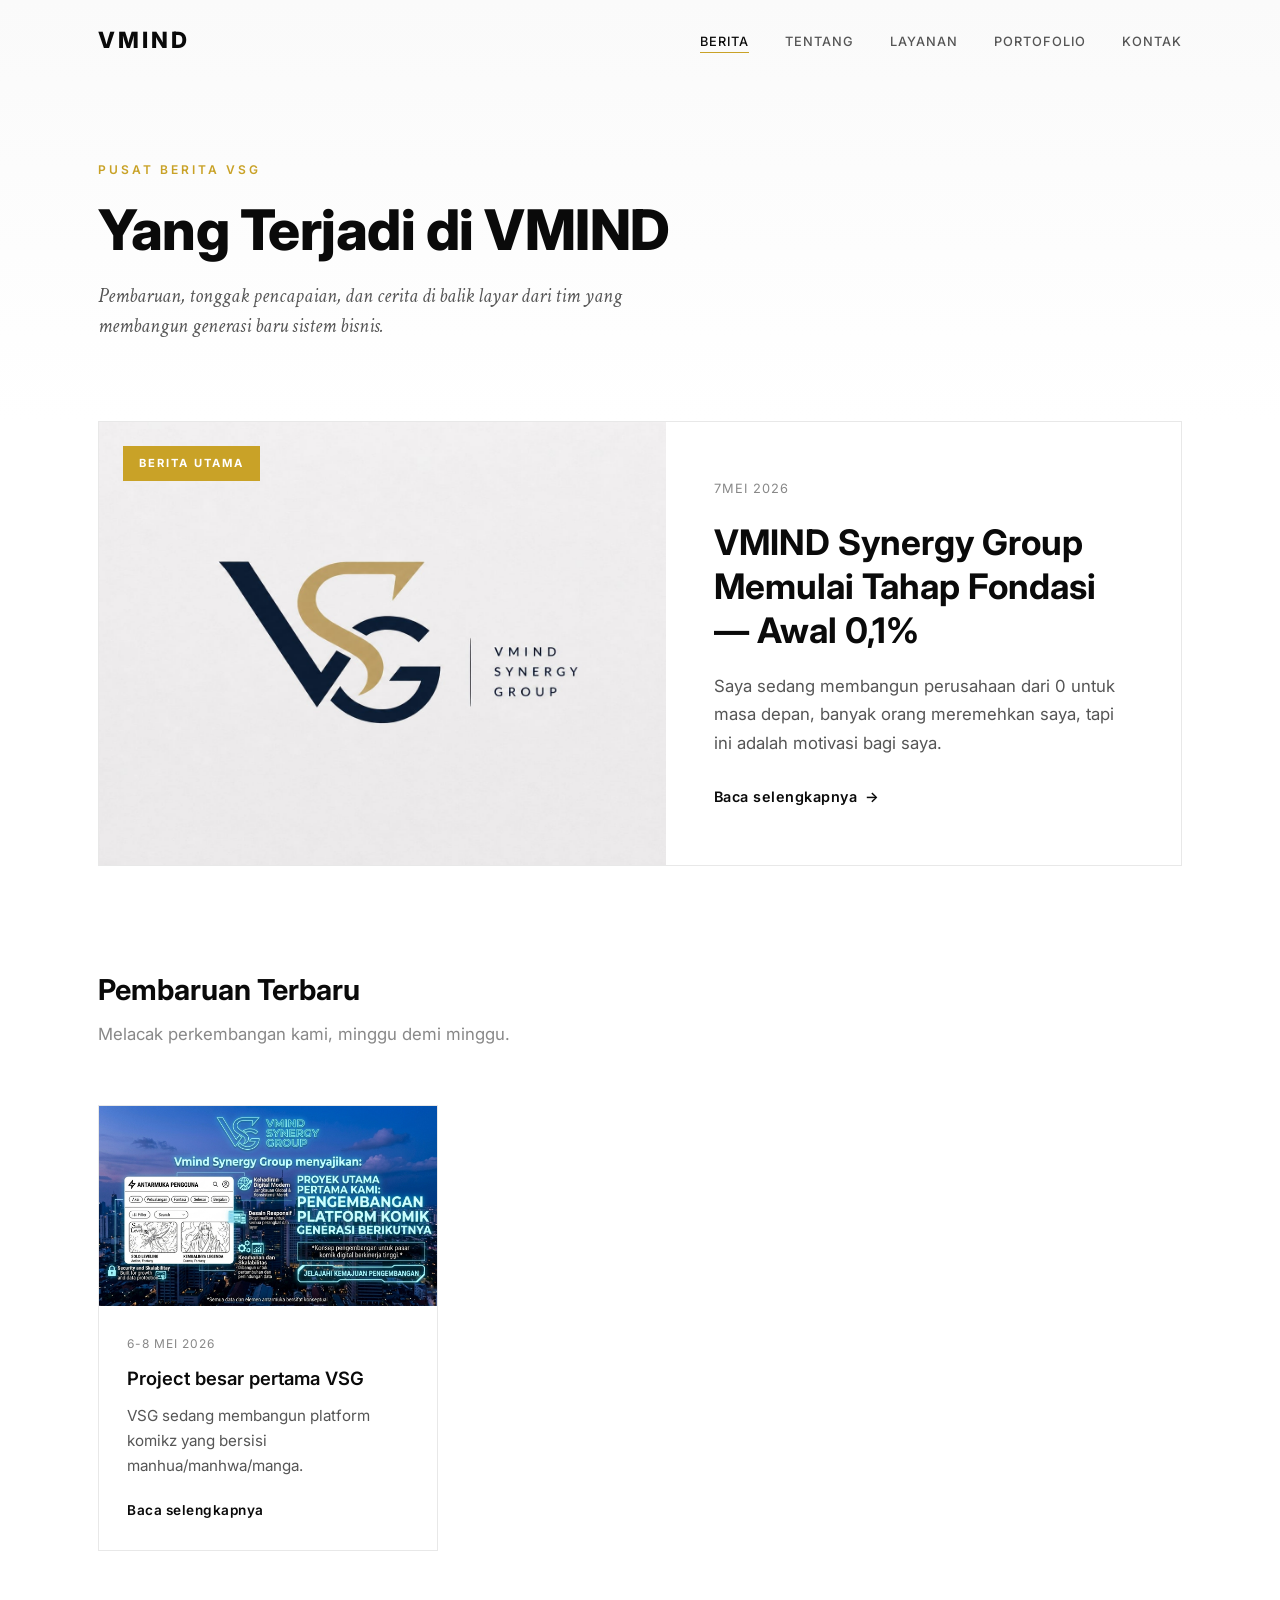
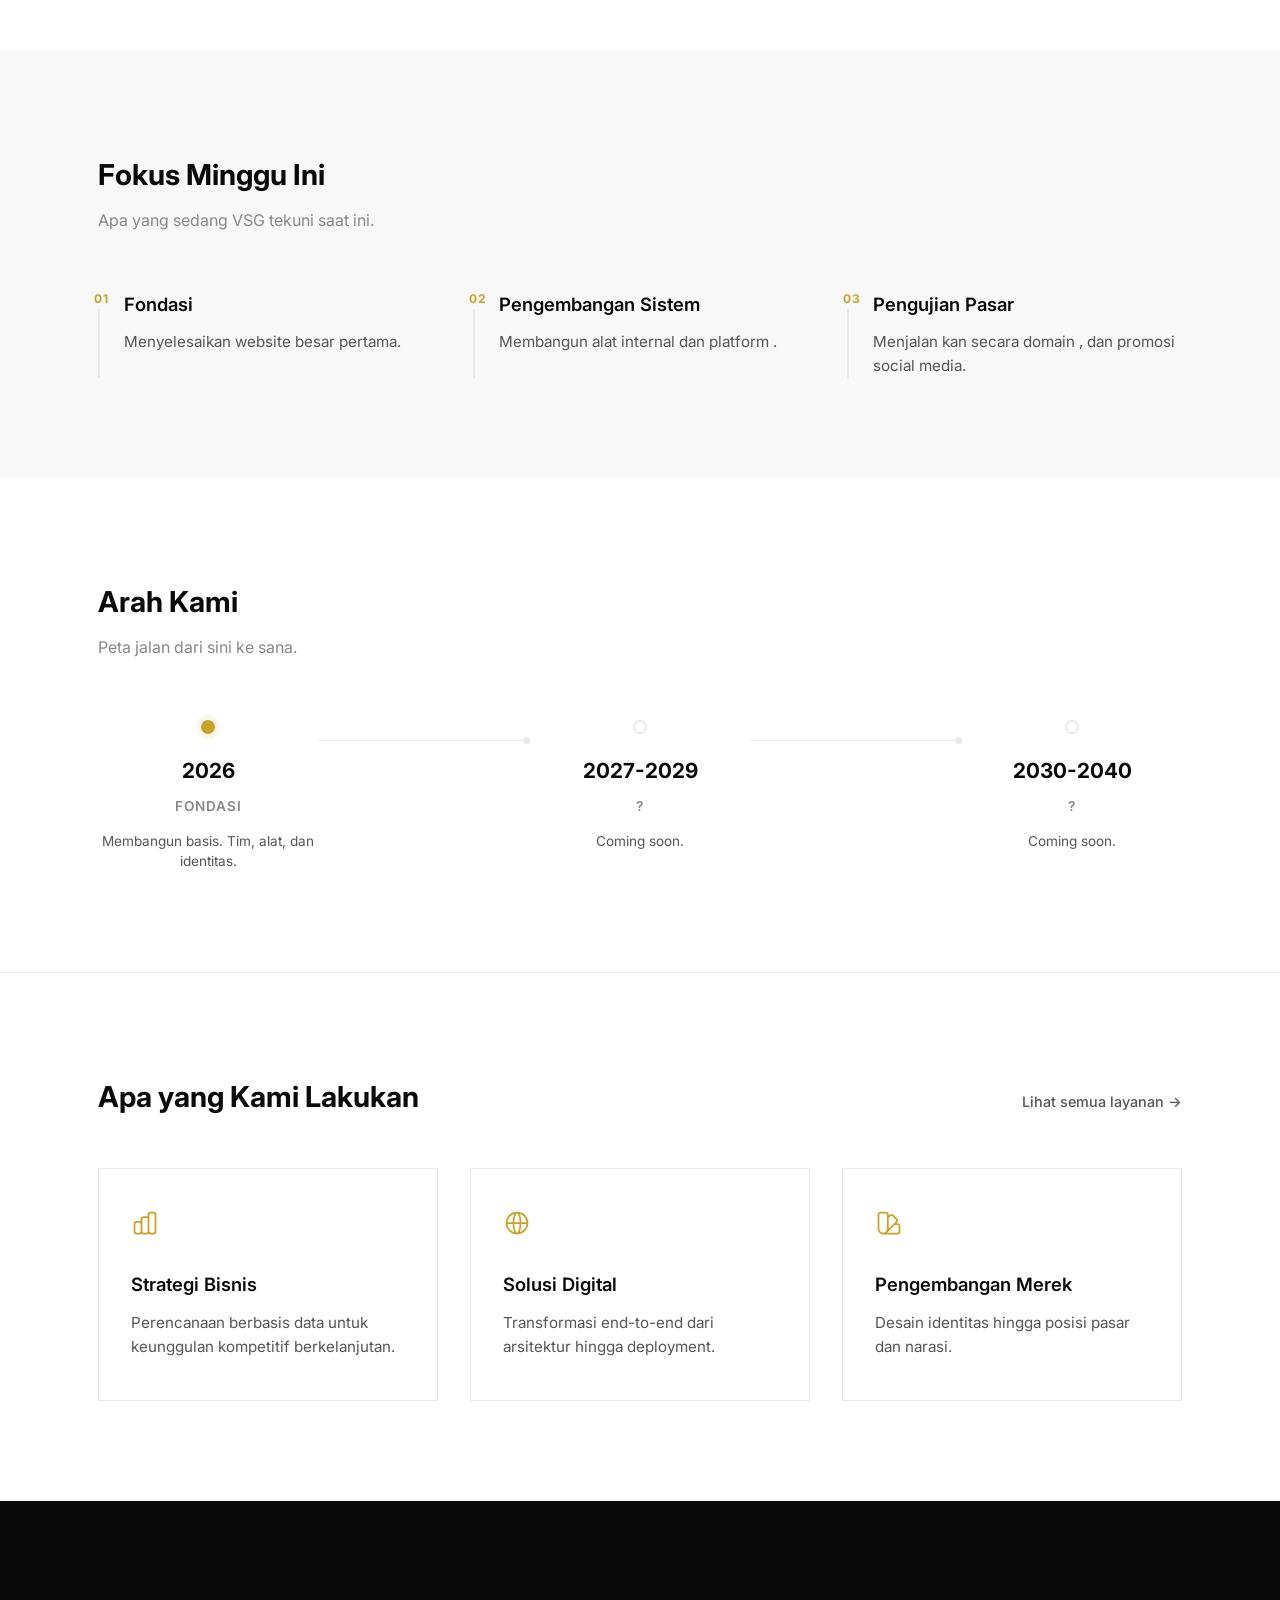
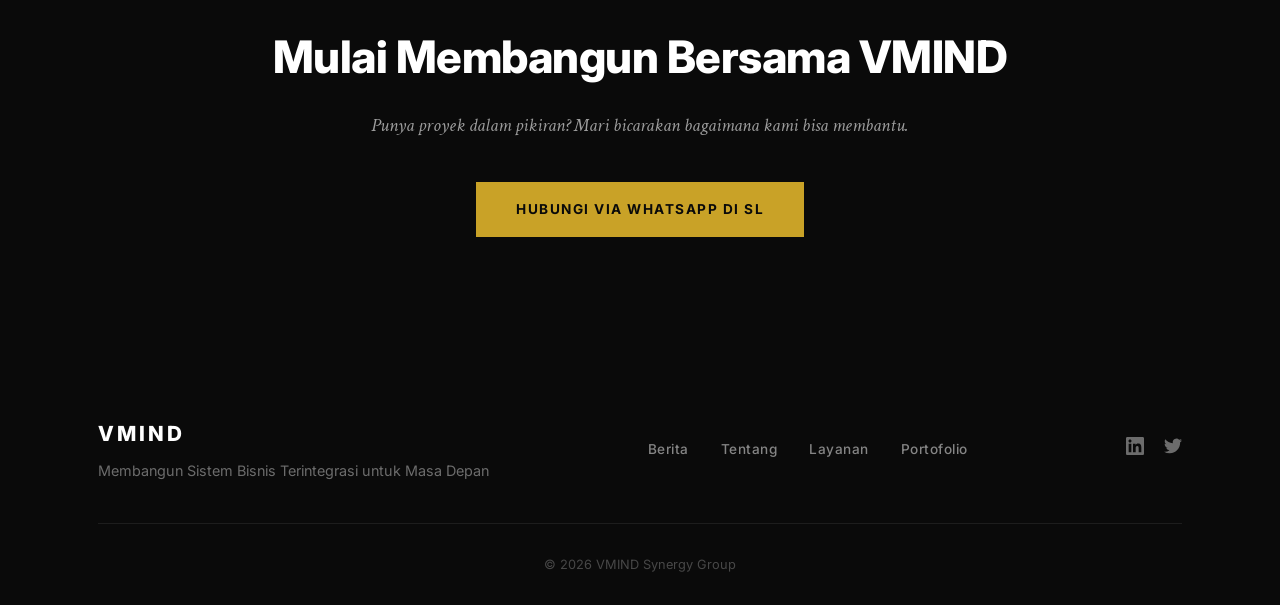
==== commit d0b6f0e2: "Update index.html" ====
--- a/index.html
+++ b/index.html
@@ -7,6 +7,9 @@
     <link rel="preconnect" href="https://fonts.googleapis.com">
     <link href="https://fonts.googleapis.com/css2?family=Inter:wght@300;400;500;600;700;800&family=Crimson+Text:ital,wght@0,400;0,600;1,400&display=swap" rel="stylesheet">
     <link rel="stylesheet" href="styles.css">
+    <link rel="icon" type="image/png" href="icon-192.png">
+    <link rel="apple-touch-icon" href="icon-192.png">
+    <link rel="manifest" href="manifest.json">
 </head>
 <body>
     <nav class="navbar" id="navbar">
